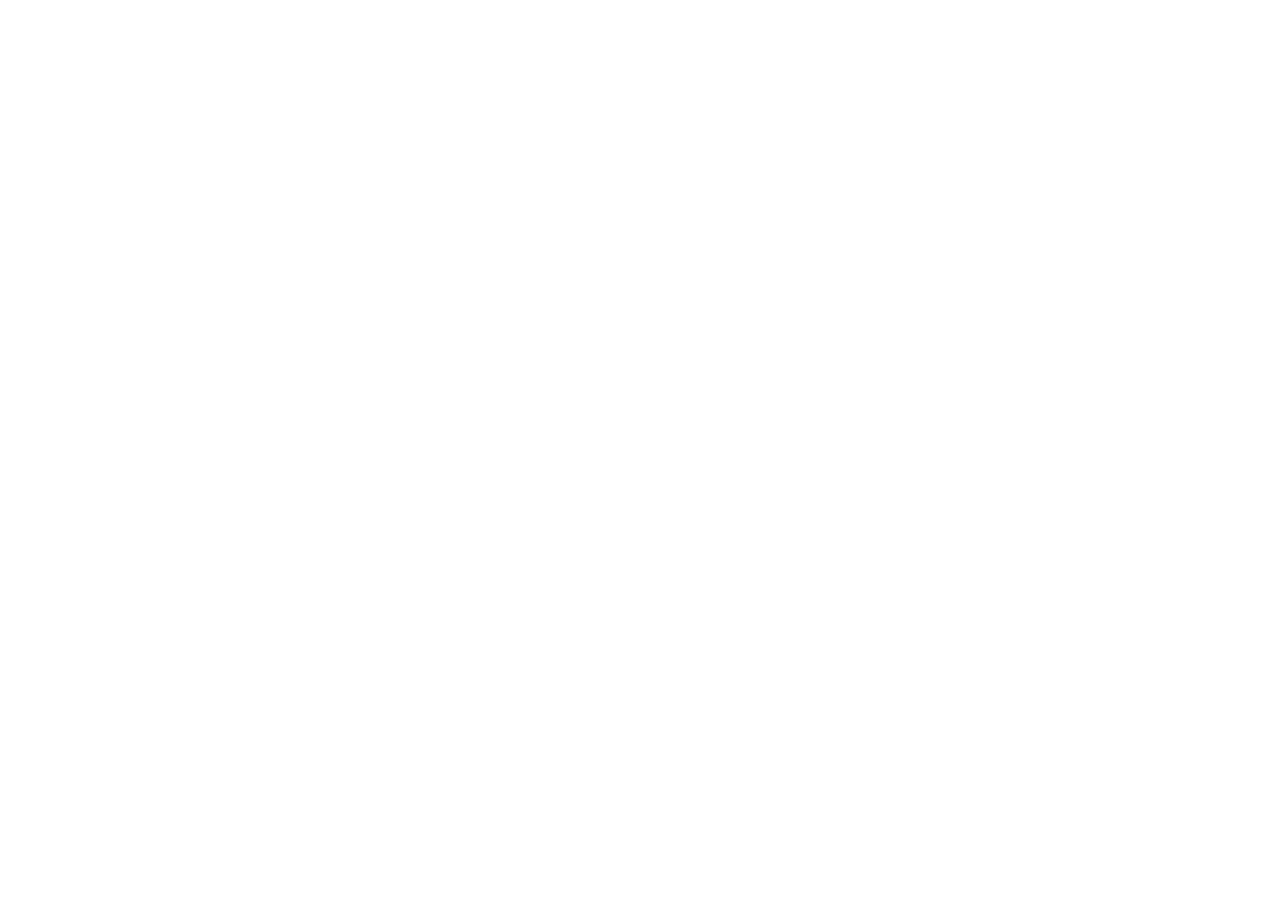
==== index.html @ 6ad9ed86 "完成注册登录" ====
<!DOCTYPE html>
<html lang="en">
<head>
    <meta charset="UTF-8">
    <meta http-equiv="X-UA-Compatible" content="IE=edge">
    <meta name="viewport" content="width=device-width, initial-scale=1.0">
    <title>后台首页</title>
</head>
<body>
    
</body>
</html>
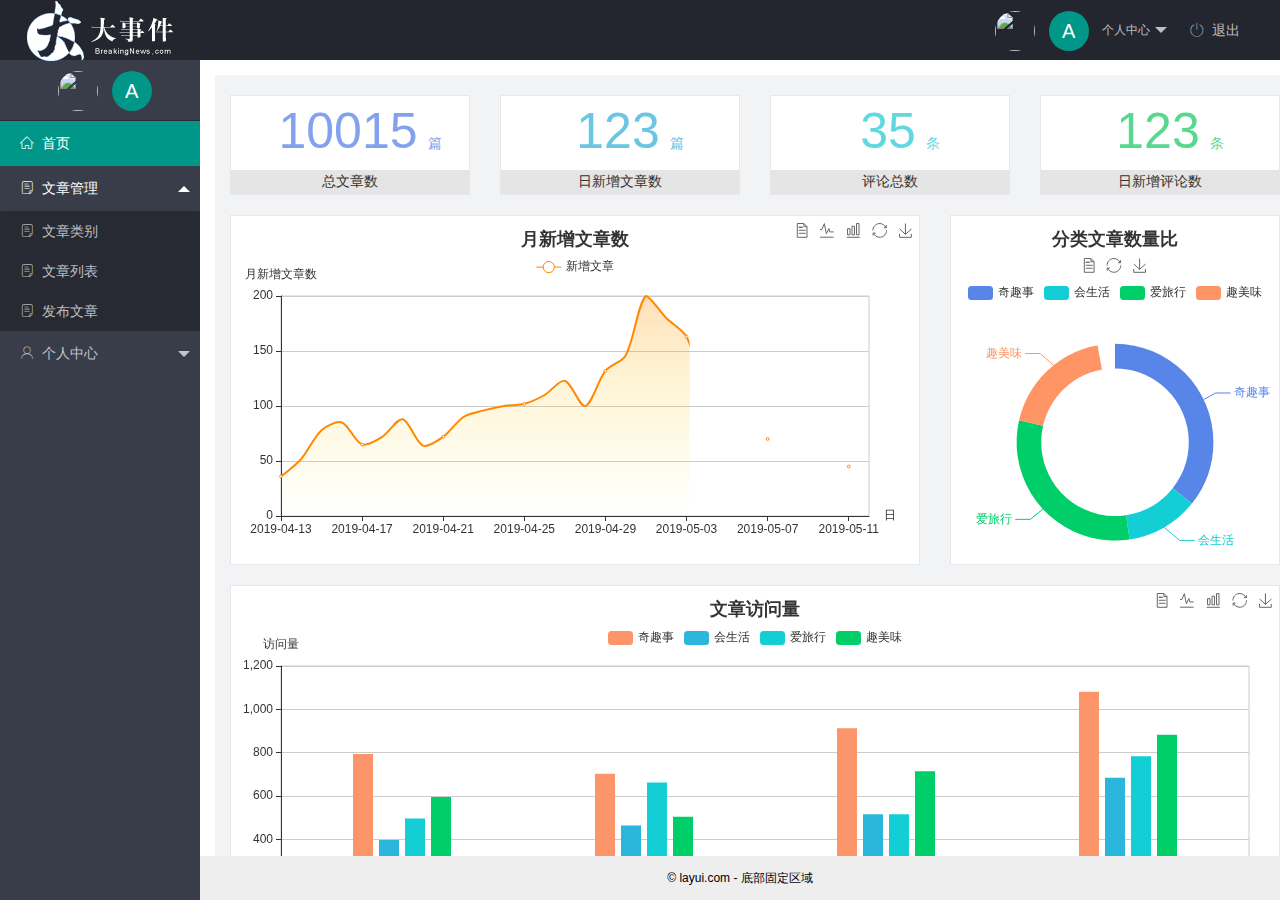
==== commit 1f725ac7: "index" ====
--- a/index.html
+++ b/index.html
@@ -1,12 +1,122 @@
 <!DOCTYPE html>
 <html lang="en">
-<head>
-    <meta charset="UTF-8">
-    <meta http-equiv="X-UA-Compatible" content="IE=edge">
-    <meta name="viewport" content="width=device-width, initial-scale=1.0">
-    <title>后台首页</title>
-</head>
-<body>
-    
-</body>
-</html>+  <head>
+    <meta charset="UTF-8" />
+    <meta name="viewport" content="width=device-width, initial-scale=1.0" />
+    <title>首页</title>
+    <!-- 导入 layui 的样式表 -->
+    <link rel="stylesheet" href="/assets/fonts/iconfont.css" />
+    <link rel="stylesheet" href="/assets/lib/layui/css/layui.css" />
+    <link rel="stylesheet" href="/assets/css/index.css" />
+  </head>
+  <body class="layui-layout-body">
+    <div class="layui-layout layui-layout-admin">
+      <div class="layui-header">
+        <div class="layui-logo">
+          <img src="/assets/images/logo.png" alt="" />
+        </div>
+        <!-- 头部区域（可配合layui已有的水平导航） -->
+        <ul class="layui-nav layui-layout-right">
+          <li class="layui-nav-item">
+            <a href="javascript:;" class="userinfo">
+              <img src="http://t.cn/RCzsdCq" class="layui-nav-img" />
+              <span class="text-avatar">A</span>
+              个人中心
+            </a>
+            <dl class="layui-nav-child">
+              <dd><a href="">基本资料</a></dd>
+              <dd><a href="">更换头像</a></dd>
+              <dd><a href="">重置密码</a></dd>
+            </dl>
+          </li>
+          <li class="layui-nav-item" id="btnLogout">
+            <a href="javacript:;"><span class="iconfont icon-tuichu"></span>退出</a>
+          </li>
+        </ul>
+      </div>
+
+      <div class="layui-side layui-bg-black">
+        <div class="layui-side-scroll">
+          <!-- 左侧导航区域（可配合layui已有的垂直导航） -->
+          <div class="userinfo">
+            <img src="http://t.cn/RCzsdCq" class="layui-nav-img" />
+            <span class="text-avatar">A</span>
+            <span id="welcome"></span>
+          </div>
+          <ul
+            class="layui-nav layui-nav-tree"
+            lay-filter="test"
+            lay-shrink="all"
+          >
+            <li class="layui-nav-item layui-this">
+              <a href="/home/dashboard.html" target="fm"
+                ><span class="iconfont icon-home"></span>首页</a
+              >
+            </li>
+            <li class="layui-nav-item layui-nav-itemed">
+              <a class="" href="javascript:;"
+                ><span class="iconfont icon-16"></span>文章管理</a
+              >
+              <dl class="layui-nav-child">
+                <dd>
+                  <a href="javascript:;"
+                    ><span class="iconfont icon-16"></span>文章类别</a
+                  >
+                </dd>
+                <dd>
+                  <a href="javascript:;"
+                    ><span class="iconfont icon-16"></span>文章列表</a
+                  >
+                </dd>
+                <dd>
+                  <a href="javascript:;"
+                    ><span class="iconfont icon-16"></span>发布文章</a
+                  >
+                </dd>
+              </dl>
+            </li>
+            <li class="layui-nav-item">
+              <a href="javascript:;"
+                ><span class="iconfont icon-user"></span>个人中心</a
+              >
+              <dl class="layui-nav-child">
+                <dd>
+                  <a href="javascript:;"
+                    ><span class="iconfont icon-user"></span>基本资料</a
+                  >
+                </dd>
+                <dd>
+                  <a href="javascript:;"
+                    ><span class="iconfont icon-user"></span>更换头像</a
+                  >
+                </dd>
+                <dd>
+                  <a href=""
+                    ><span class="iconfont icon-user"></span>重置密码</a
+                  >
+                </dd>
+              </dl>
+            </li>
+          </ul>
+        </div>
+      </div>
+
+      <div class="layui-body">
+        <!-- 内容主体区域 -->
+        <div style="padding: 15px; width: 100%; height: 100%">
+          <iframe name="fm" src="/home/dashboard.html" frameborder="0"></iframe>
+        </div>
+      </div>
+
+      <div class="layui-footer">
+        <!-- 底部固定区域 -->
+        © layui.com - 底部固定区域
+      </div>
+    </div>
+    <!-- 导入 layui 的JS文件 -->
+    <script src="/assets/lib/jquery.js"></script>
+    <script src="/assets/lib/layui/layui.all.js"></script>
+    <script src="/assets/js/basAPI.js"></script>
+    <script src="/assets/js/index.js"></script>
+  </body>
+</html>
--- a/assets/fonts/iconfont.css
+++ b/assets/fonts/iconfont.css
@@ -0,0 +1,37 @@
+@font-face {font-family: "iconfont";
+  src: url('iconfont.eot?t=1576139966484'); /* IE9 */
+  src: url('iconfont.eot?t=1576139966484#iefix') format('embedded-opentype'), /* IE6-IE8 */
+  url('[data-uri]') format('woff2'),
+  url('iconfont.woff?t=1576139966484') format('woff'),
+  url('iconfont.ttf?t=1576139966484') format('truetype'), /* chrome, firefox, opera, Safari, Android, iOS 4.2+ */
+  url('iconfont.svg?t=1576139966484#iconfont') format('svg'); /* iOS 4.1- */
+}
+
+.iconfont {
+  font-family: "iconfont" !important;
+  font-size: 16px;
+  font-style: normal;
+  -webkit-font-smoothing: antialiased;
+  -moz-osx-font-smoothing: grayscale;
+}
+
+.icon-home:before {
+  content: "\e6a9";
+}
+
+.icon-user:before {
+  content: "\e614";
+}
+
+.icon-pinglun:before {
+  content: "\e616";
+}
+
+.icon-tuichu:before {
+  content: "\e865";
+}
+
+.icon-16:before {
+  content: "\e615";
+}
+
--- a/assets/lib/layui/css/layui.css
+++ b/assets/lib/layui/css/layui.css
@@ -0,0 +1,2 @@
+/** layui-v2.5.5 MIT License By https://www.layui.com */
+ .layui-inline,img{display:inline-block;vertical-align:middle}h1,h2,h3,h4,h5,h6{font-weight:400}.layui-edge,.layui-header,.layui-inline,.layui-main{position:relative}.layui-body,.layui-edge,.layui-elip{overflow:hidden}.layui-btn,.layui-edge,.layui-inline,img{vertical-align:middle}.layui-btn,.layui-disabled,.layui-icon,.layui-unselect{-moz-user-select:none;-webkit-user-select:none;-ms-user-select:none}.layui-elip,.layui-form-checkbox span,.layui-form-pane .layui-form-label{text-overflow:ellipsis;white-space:nowrap}.layui-breadcrumb,.layui-tree-btnGroup{visibility:hidden}blockquote,body,button,dd,div,dl,dt,form,h1,h2,h3,h4,h5,h6,input,li,ol,p,pre,td,textarea,th,ul{margin:0;padding:0;-webkit-tap-highlight-color:rgba(0,0,0,0)}a:active,a:hover{outline:0}img{border:none}li{list-style:none}table{border-collapse:collapse;border-spacing:0}h4,h5,h6{font-size:100%}button,input,optgroup,option,select,textarea{font-family:inherit;font-size:inherit;font-style:inherit;font-weight:inherit;outline:0}pre{white-space:pre-wrap;white-space:-moz-pre-wrap;white-space:-pre-wrap;white-space:-o-pre-wrap;word-wrap:break-word}body{line-height:24px;font:14px Helvetica Neue,Helvetica,PingFang SC,Tahoma,Arial,sans-serif}hr{height:1px;margin:10px 0;border:0;clear:both}a{color:#333;text-decoration:none}a:hover{color:#777}a cite{font-style:normal;*cursor:pointer}.layui-border-box,.layui-border-box *{box-sizing:border-box}.layui-box,.layui-box *{box-sizing:content-box}.layui-clear{clear:both;*zoom:1}.layui-clear:after{content:'\20';clear:both;*zoom:1;display:block;height:0}.layui-inline{*display:inline;*zoom:1}.layui-edge{display:inline-block;width:0;height:0;border-width:6px;border-style:dashed;border-color:transparent}.layui-edge-top{top:-4px;border-bottom-color:#999;border-bottom-style:solid}.layui-edge-right{border-left-color:#999;border-left-style:solid}.layui-edge-bottom{top:2px;border-top-color:#999;border-top-style:solid}.layui-edge-left{border-right-color:#999;border-right-style:solid}.layui-disabled,.layui-disabled:hover{color:#d2d2d2!important;cursor:not-allowed!important}.layui-circle{border-radius:100%}.layui-show{display:block!important}.layui-hide{display:none!important}@font-face{font-family:layui-icon;src:url(../font/iconfont.eot?v=250);src:url(../font/iconfont.eot?v=250#iefix) format('embedded-opentype'),url(../font/iconfont.woff2?v=250) format('woff2'),url(../font/iconfont.woff?v=250) format('woff'),url(../font/iconfont.ttf?v=250) format('truetype'),url(../font/iconfont.svg?v=250#layui-icon) format('svg')}.layui-icon{font-family:layui-icon!important;font-size:16px;font-style:normal;-webkit-font-smoothing:antialiased;-moz-osx-font-smoothing:grayscale}.layui-icon-reply-fill:before{content:"\e611"}.layui-icon-set-fill:before{content:"\e614"}.layui-icon-menu-fill:before{content:"\e60f"}.layui-icon-search:before{content:"\e615"}.layui-icon-share:before{content:"\e641"}.layui-icon-set-sm:before{content:"\e620"}.layui-icon-engine:before{content:"\e628"}.layui-icon-close:before{content:"\1006"}.layui-icon-close-fill:before{content:"\1007"}.layui-icon-chart-screen:before{content:"\e629"}.layui-icon-star:before{content:"\e600"}.layui-icon-circle-dot:before{content:"\e617"}.layui-icon-chat:before{content:"\e606"}.layui-icon-release:before{content:"\e609"}.layui-icon-list:before{content:"\e60a"}.layui-icon-chart:before{content:"\e62c"}.layui-icon-ok-circle:before{content:"\1005"}.layui-icon-layim-theme:before{content:"\e61b"}.layui-icon-table:before{content:"\e62d"}.layui-icon-right:before{content:"\e602"}.layui-icon-left:before{content:"\e603"}.layui-icon-cart-simple:before{content:"\e698"}.layui-icon-face-cry:before{content:"\e69c"}.layui-icon-face-smile:before{content:"\e6af"}.layui-icon-survey:before{content:"\e6b2"}.layui-icon-tree:before{content:"\e62e"}.layui-icon-upload-circle:before{content:"\e62f"}.layui-icon-add-circle:before{content:"\e61f"}.layui-icon-download-circle:before{content:"\e601"}.layui-icon-templeate-1:before{content:"\e630"}.layui-icon-util:before{content:"\e631"}.layui-icon-face-surprised:before{content:"\e664"}.layui-icon-edit:before{content:"\e642"}.layui-icon-speaker:before{content:"\e645"}.layui-icon-down:before{content:"\e61a"}.layui-icon-file:before{content:"\e621"}.layui-icon-layouts:before{content:"\e632"}.layui-icon-rate-half:before{content:"\e6c9"}.layui-icon-add-circle-fine:before{content:"\e608"}.layui-icon-prev-circle:before{content:"\e633"}.layui-icon-read:before{content:"\e705"}.layui-icon-404:before{content:"\e61c"}.layui-icon-carousel:before{content:"\e634"}.layui-icon-help:before{content:"\e607"}.layui-icon-code-circle:before{content:"\e635"}.layui-icon-water:before{content:"\e636"}.layui-icon-username:before{content:"\e66f"}.layui-icon-find-fill:before{content:"\e670"}.layui-icon-about:before{content:"\e60b"}.layui-icon-location:before{content:"\e715"}.layui-icon-up:before{content:"\e619"}.layui-icon-pause:before{content:"\e651"}.layui-icon-date:before{content:"\e637"}.layui-icon-layim-uploadfile:before{content:"\e61d"}.layui-icon-delete:before{content:"\e640"}.layui-icon-play:before{content:"\e652"}.layui-icon-top:before{content:"\e604"}.layui-icon-friends:before{content:"\e612"}.layui-icon-refresh-3:before{content:"\e9aa"}.layui-icon-ok:before{content:"\e605"}.layui-icon-layer:before{content:"\e638"}.layui-icon-face-smile-fine:before{content:"\e60c"}.layui-icon-dollar:before{content:"\e659"}.layui-icon-group:before{content:"\e613"}.layui-icon-layim-download:before{content:"\e61e"}.layui-icon-picture-fine:before{content:"\e60d"}.layui-icon-link:before{content:"\e64c"}.layui-icon-diamond:before{content:"\e735"}.layui-icon-log:before{content:"\e60e"}.layui-icon-rate-solid:before{content:"\e67a"}.layui-icon-fonts-del:before{content:"\e64f"}.layui-icon-unlink:before{content:"\e64d"}.layui-icon-fonts-clear:before{content:"\e639"}.layui-icon-triangle-r:before{content:"\e623"}.layui-icon-circle:before{content:"\e63f"}.layui-icon-radio:before{content:"\e643"}.layui-icon-align-center:before{content:"\e647"}.layui-icon-align-right:before{content:"\e648"}.layui-icon-align-left:before{content:"\e649"}.layui-icon-loading-1:before{content:"\e63e"}.layui-icon-return:before{content:"\e65c"}.layui-icon-fonts-strong:before{content:"\e62b"}.layui-icon-upload:before{content:"\e67c"}.layui-icon-dialogue:before{content:"\e63a"}.layui-icon-video:before{content:"\e6ed"}.layui-icon-headset:before{content:"\e6fc"}.layui-icon-cellphone-fine:before{content:"\e63b"}.layui-icon-add-1:before{content:"\e654"}.layui-icon-face-smile-b:before{content:"\e650"}.layui-icon-fonts-html:before{content:"\e64b"}.layui-icon-form:before{content:"\e63c"}.layui-icon-cart:before{content:"\e657"}.layui-icon-camera-fill:before{content:"\e65d"}.layui-icon-tabs:before{content:"\e62a"}.layui-icon-fonts-code:before{content:"\e64e"}.layui-icon-fire:before{content:"\e756"}.layui-icon-set:before{content:"\e716"}.layui-icon-fonts-u:before{content:"\e646"}.layui-icon-triangle-d:before{content:"\e625"}.layui-icon-tips:before{content:"\e702"}.layui-icon-picture:before{content:"\e64a"}.layui-icon-more-vertical:before{content:"\e671"}.layui-icon-flag:before{content:"\e66c"}.layui-icon-loading:before{content:"\e63d"}.layui-icon-fonts-i:before{content:"\e644"}.layui-icon-refresh-1:before{content:"\e666"}.layui-icon-rmb:before{content:"\e65e"}.layui-icon-home:before{content:"\e68e"}.layui-icon-user:before{content:"\e770"}.layui-icon-notice:before{content:"\e667"}.layui-icon-login-weibo:before{content:"\e675"}.layui-icon-voice:before{content:"\e688"}.layui-icon-upload-drag:before{content:"\e681"}.layui-icon-login-qq:before{content:"\e676"}.layui-icon-snowflake:before{content:"\e6b1"}.layui-icon-file-b:before{content:"\e655"}.layui-icon-template:before{content:"\e663"}.layui-icon-auz:before{content:"\e672"}.layui-icon-console:before{content:"\e665"}.layui-icon-app:before{content:"\e653"}.layui-icon-prev:before{content:"\e65a"}.layui-icon-website:before{content:"\e7ae"}.layui-icon-next:before{content:"\e65b"}.layui-icon-component:before{content:"\e857"}.layui-icon-more:before{content:"\e65f"}.layui-icon-login-wechat:before{content:"\e677"}.layui-icon-shrink-right:before{content:"\e668"}.layui-icon-spread-left:before{content:"\e66b"}.layui-icon-camera:before{content:"\e660"}.layui-icon-note:before{content:"\e66e"}.layui-icon-refresh:before{content:"\e669"}.layui-icon-female:before{content:"\e661"}.layui-icon-male:before{content:"\e662"}.layui-icon-password:before{content:"\e673"}.layui-icon-senior:before{content:"\e674"}.layui-icon-theme:before{content:"\e66a"}.layui-icon-tread:before{content:"\e6c5"}.layui-icon-praise:before{content:"\e6c6"}.layui-icon-star-fill:before{content:"\e658"}.layui-icon-rate:before{content:"\e67b"}.layui-icon-template-1:before{content:"\e656"}.layui-icon-vercode:before{content:"\e679"}.layui-icon-cellphone:before{content:"\e678"}.layui-icon-screen-full:before{content:"\e622"}.layui-icon-screen-restore:before{content:"\e758"}.layui-icon-cols:before{content:"\e610"}.layui-icon-export:before{content:"\e67d"}.layui-icon-print:before{content:"\e66d"}.layui-icon-slider:before{content:"\e714"}.layui-icon-addition:before{content:"\e624"}.layui-icon-subtraction:before{content:"\e67e"}.layui-icon-service:before{content:"\e626"}.layui-icon-transfer:before{content:"\e691"}.layui-main{width:1140px;margin:0 auto}.layui-header{z-index:1000;height:60px}.layui-header a:hover{transition:all .5s;-webkit-transition:all .5s}.layui-side{position:fixed;left:0;top:0;bottom:0;z-index:999;width:200px;overflow-x:hidden}.layui-side-scroll{position:relative;width:220px;height:100%;overflow-x:hidden}.layui-body{position:absolute;left:200px;right:0;top:0;bottom:0;z-index:998;width:auto;overflow-y:auto;box-sizing:border-box}.layui-layout-body{overflow:hidden}.layui-layout-admin .layui-header{background-color:#23262E}.layui-layout-admin .layui-side{top:60px;width:200px;overflow-x:hidden}.layui-layout-admin .layui-body{position:fixed;top:60px;bottom:44px}.layui-layout-admin .layui-main{width:auto;margin:0 15px}.layui-layout-admin .layui-footer{position:fixed;left:200px;right:0;bottom:0;height:44px;line-height:44px;padding:0 15px;background-color:#eee}.layui-layout-admin .layui-logo{position:absolute;left:0;top:0;width:200px;height:100%;line-height:60px;text-align:center;color:#009688;font-size:16px}.layui-layout-admin .layui-header .layui-nav{background:0 0}.layui-layout-left{position:absolute!important;left:200px;top:0}.layui-layout-right{position:absolute!important;right:0;top:0}.layui-container{position:relative;margin:0 auto;padding:0 15px;box-sizing:border-box}.layui-fluid{position:relative;margin:0 auto;padding:0 15px}.layui-row:after,.layui-row:before{content:'';display:block;clear:both}.layui-col-lg1,.layui-col-lg10,.layui-col-lg11,.layui-col-lg12,.layui-col-lg2,.layui-col-lg3,.layui-col-lg4,.layui-col-lg5,.layui-col-lg6,.layui-col-lg7,.layui-col-lg8,.layui-col-lg9,.layui-col-md1,.layui-col-md10,.layui-col-md11,.layui-col-md12,.layui-col-md2,.layui-col-md3,.layui-col-md4,.layui-col-md5,.layui-col-md6,.layui-col-md7,.layui-col-md8,.layui-col-md9,.layui-col-sm1,.layui-col-sm10,.layui-col-sm11,.layui-col-sm12,.layui-col-sm2,.layui-col-sm3,.layui-col-sm4,.layui-col-sm5,.layui-col-sm6,.layui-col-sm7,.layui-col-sm8,.layui-col-sm9,.layui-col-xs1,.layui-col-xs10,.layui-col-xs11,.layui-col-xs12,.layui-col-xs2,.layui-col-xs3,.layui-col-xs4,.layui-col-xs5,.layui-col-xs6,.layui-col-xs7,.layui-col-xs8,.layui-col-xs9{position:relative;display:block;box-sizing:border-box}.layui-col-xs1,.layui-col-xs10,.layui-col-xs11,.layui-col-xs12,.layui-col-xs2,.layui-col-xs3,.layui-col-xs4,.layui-col-xs5,.layui-col-xs6,.layui-col-xs7,.layui-col-xs8,.layui-col-xs9{float:left}.layui-col-xs1{width:8.33333333%}.layui-col-xs2{width:16.66666667%}.layui-col-xs3{width:25%}.layui-col-xs4{width:33.33333333%}.layui-col-xs5{width:41.66666667%}.layui-col-xs6{width:50%}.layui-col-xs7{width:58.33333333%}.layui-col-xs8{width:66.66666667%}.layui-col-xs9{width:75%}.layui-col-xs10{width:83.33333333%}.layui-col-xs11{width:91.66666667%}.layui-col-xs12{width:100%}.layui-col-xs-offset1{margin-left:8.33333333%}.layui-col-xs-offset2{margin-left:16.66666667%}.layui-col-xs-offset3{margin-left:25%}.layui-col-xs-offset4{margin-left:33.33333333%}.layui-col-xs-offset5{margin-left:41.66666667%}.layui-col-xs-offset6{margin-left:50%}.layui-col-xs-offset7{margin-left:58.33333333%}.layui-col-xs-offset8{margin-left:66.66666667%}.layui-col-xs-offset9{margin-left:75%}.layui-col-xs-offset10{margin-left:83.33333333%}.layui-col-xs-offset11{margin-left:91.66666667%}.layui-col-xs-offset12{margin-left:100%}@media screen and (max-width:768px){.layui-hide-xs{display:none!important}.layui-show-xs-block{display:block!important}.layui-show-xs-inline{display:inline!important}.layui-show-xs-inline-block{display:inline-block!important}}@media screen and (min-width:768px){.layui-container{width:750px}.layui-hide-sm{display:none!important}.layui-show-sm-block{display:block!important}.layui-show-sm-inline{display:inline!important}.layui-show-sm-inline-block{display:inline-block!important}.layui-col-sm1,.layui-col-sm10,.layui-col-sm11,.layui-col-sm12,.layui-col-sm2,.layui-col-sm3,.layui-col-sm4,.layui-col-sm5,.layui-col-sm6,.layui-col-sm7,.layui-col-sm8,.layui-col-sm9{float:left}.layui-col-sm1{width:8.33333333%}.layui-col-sm2{width:16.66666667%}.layui-col-sm3{width:25%}.layui-col-sm4{width:33.33333333%}.layui-col-sm5{width:41.66666667%}.layui-col-sm6{width:50%}.layui-col-sm7{width:58.33333333%}.layui-col-sm8{width:66.66666667%}.layui-col-sm9{width:75%}.layui-col-sm10{width:83.33333333%}.layui-col-sm11{width:91.66666667%}.layui-col-sm12{width:100%}.layui-col-sm-offset1{margin-left:8.33333333%}.layui-col-sm-offset2{margin-left:16.66666667%}.layui-col-sm-offset3{margin-left:25%}.layui-col-sm-offset4{margin-left:33.33333333%}.layui-col-sm-offset5{margin-left:41.66666667%}.layui-col-sm-offset6{margin-left:50%}.layui-col-sm-offset7{margin-left:58.33333333%}.layui-col-sm-offset8{margin-left:66.66666667%}.layui-col-sm-offset9{margin-left:75%}.layui-col-sm-offset10{margin-left:83.33333333%}.layui-col-sm-offset11{margin-left:91.66666667%}.layui-col-sm-offset12{margin-left:100%}}@media screen and (min-width:992px){.layui-container{width:970px}.layui-hide-md{display:none!important}.layui-show-md-block{display:block!important}.layui-show-md-inline{display:inline!important}.layui-show-md-inline-block{display:inline-block!important}.layui-col-md1,.layui-col-md10,.layui-col-md11,.layui-col-md12,.layui-col-md2,.layui-col-md3,.layui-col-md4,.layui-col-md5,.layui-col-md6,.layui-col-md7,.layui-col-md8,.layui-col-md9{float:left}.layui-col-md1{width:8.33333333%}.layui-col-md2{width:16.66666667%}.layui-col-md3{width:25%}.layui-col-md4{width:33.33333333%}.layui-col-md5{width:41.66666667%}.layui-col-md6{width:50%}.layui-col-md7{width:58.33333333%}.layui-col-md8{width:66.66666667%}.layui-col-md9{width:75%}.layui-col-md10{width:83.33333333%}.layui-col-md11{width:91.66666667%}.layui-col-md12{width:100%}.layui-col-md-offset1{margin-left:8.33333333%}.layui-col-md-offset2{margin-left:16.66666667%}.layui-col-md-offset3{margin-left:25%}.layui-col-md-offset4{margin-left:33.33333333%}.layui-col-md-offset5{margin-left:41.66666667%}.layui-col-md-offset6{margin-left:50%}.layui-col-md-offset7{margin-left:58.33333333%}.layui-col-md-offset8{margin-left:66.66666667%}.layui-col-md-offset9{margin-left:75%}.layui-col-md-offset10{margin-left:83.33333333%}.layui-col-md-offset11{margin-left:91.66666667%}.layui-col-md-offset12{margin-left:100%}}@media screen and (min-width:1200px){.layui-container{width:1170px}.layui-hide-lg{display:none!important}.layui-show-lg-block{display:block!important}.layui-show-lg-inline{display:inline!important}.layui-show-lg-inline-block{display:inline-block!important}.layui-col-lg1,.layui-col-lg10,.layui-col-lg11,.layui-col-lg12,.layui-col-lg2,.layui-col-lg3,.layui-col-lg4,.layui-col-lg5,.layui-col-lg6,.layui-col-lg7,.layui-col-lg8,.layui-col-lg9{float:left}.layui-col-lg1{width:8.33333333%}.layui-col-lg2{width:16.66666667%}.layui-col-lg3{width:25%}.layui-col-lg4{width:33.33333333%}.layui-col-lg5{width:41.66666667%}.layui-col-lg6{width:50%}.layui-col-lg7{width:58.33333333%}.layui-col-lg8{width:66.66666667%}.layui-col-lg9{width:75%}.layui-col-lg10{width:83.33333333%}.layui-col-lg11{width:91.66666667%}.layui-col-lg12{width:100%}.layui-col-lg-offset1{margin-left:8.33333333%}.layui-col-lg-offset2{margin-left:16.66666667%}.layui-col-lg-offset3{margin-left:25%}.layui-col-lg-offset4{margin-left:33.33333333%}.layui-col-lg-offset5{margin-left:41.66666667%}.layui-col-lg-offset6{margin-left:50%}.layui-col-lg-offset7{margin-left:58.33333333%}.layui-col-lg-offset8{margin-left:66.66666667%}.layui-col-lg-offset9{margin-left:75%}.layui-col-lg-offset10{margin-left:83.33333333%}.layui-col-lg-offset11{margin-left:91.66666667%}.layui-col-lg-offset12{margin-left:100%}}.layui-col-space1{margin:-.5px}.layui-col-space1>*{padding:.5px}.layui-col-space3{margin:-1.5px}.layui-col-space3>*{padding:1.5px}.layui-col-space5{margin:-2.5px}.layui-col-space5>*{padding:2.5px}.layui-col-space8{margin:-3.5px}.layui-col-space8>*{padding:3.5px}.layui-col-space10{margin:-5px}.layui-col-space10>*{padding:5px}.layui-col-space12{margin:-6px}.layui-col-space12>*{padding:6px}.layui-col-space15{margin:-7.5px}.layui-col-space15>*{padding:7.5px}.layui-col-space18{margin:-9px}.layui-col-space18>*{padding:9px}.layui-col-space20{margin:-10px}.layui-col-space20>*{padding:10px}.layui-col-space22{margin:-11px}.layui-col-space22>*{padding:11px}.layui-col-space25{margin:-12.5px}.layui-col-space25>*{padding:12.5px}.layui-col-space30{margin:-15px}.layui-col-space30>*{padding:15px}.layui-btn,.layui-input,.layui-select,.layui-textarea,.layui-upload-button{outline:0;-webkit-appearance:none;transition:all .3s;-webkit-transition:all .3s;box-sizing:border-box}.layui-elem-quote{margin-bottom:10px;padding:15px;line-height:22px;border-left:5px solid #009688;border-radius:0 2px 2px 0;background-color:#f2f2f2}.layui-quote-nm{border-style:solid;border-width:1px 1px 1px 5px;background:0 0}.layui-elem-field{margin-bottom:10px;padding:0;border-width:1px;border-style:solid}.layui-elem-field legend{margin-left:20px;padding:0 10px;font-size:20px;font-weight:300}.layui-field-title{margin:10px 0 20px;border-width:1px 0 0}.layui-field-box{padding:10px 15px}.layui-field-title .layui-field-box{padding:10px 0}.layui-progress{position:relative;height:6px;border-radius:20px;background-color:#e2e2e2}.layui-progress-bar{position:absolute;left:0;top:0;width:0;max-width:100%;height:6px;border-radius:20px;text-align:right;background-color:#5FB878;transition:all .3s;-webkit-transition:all .3s}.layui-progress-big,.layui-progress-big .layui-progress-bar{height:18px;line-height:18px}.layui-progress-text{position:relative;top:-20px;line-height:18px;font-size:12px;color:#666}.layui-progress-big .layui-progress-text{position:static;padding:0 10px;color:#fff}.layui-collapse{border-width:1px;border-style:solid;border-radius:2px}.layui-colla-content,.layui-colla-item{border-top-width:1px;border-top-style:solid}.layui-colla-item:first-child{border-top:none}.layui-colla-title{position:relative;height:42px;line-height:42px;padding:0 15px 0 35px;color:#333;background-color:#f2f2f2;cursor:pointer;font-size:14px;overflow:hidden}.layui-colla-content{display:none;padding:10px 15px;line-height:22px;color:#666}.layui-colla-icon{position:absolute;left:15px;top:0;font-size:14px}.layui-card{margin-bottom:15px;border-radius:2px;background-color:#fff;box-shadow:0 1px 2px 0 rgba(0,0,0,.05)}.layui-card:last-child{margin-bottom:0}.layui-card-header{position:relative;height:42px;line-height:42px;padding:0 15px;border-bottom:1px solid #f6f6f6;color:#333;border-radius:2px 2px 0 0;font-size:14px}.layui-bg-black,.layui-bg-blue,.layui-bg-cyan,.layui-bg-green,.layui-bg-orange,.layui-bg-red{color:#fff!important}.layui-card-body{position:relative;padding:10px 15px;line-height:24px}.layui-card-body[pad15]{padding:15px}.layui-card-body[pad20]{padding:20px}.layui-card-body .layui-table{margin:5px 0}.layui-card .layui-tab{margin:0}.layui-panel-window{position:relative;padding:15px;border-radius:0;border-top:5px solid #E6E6E6;background-color:#fff}.layui-auxiliar-moving{position:fixed;left:0;right:0;top:0;bottom:0;width:100%;height:100%;background:0 0;z-index:9999999999}.layui-form-label,.layui-form-mid,.layui-form-select,.layui-input-block,.layui-input-inline,.layui-textarea{position:relative}.layui-bg-red{background-color:#FF5722!important}.layui-bg-orange{background-color:#FFB800!important}.layui-bg-green{background-color:#009688!important}.layui-bg-cyan{background-color:#2F4056!important}.layui-bg-blue{background-color:#1E9FFF!important}.layui-bg-black{background-color:#393D49!important}.layui-bg-gray{background-color:#eee!important;color:#666!important}.layui-badge-rim,.layui-colla-content,.layui-colla-item,.layui-collapse,.layui-elem-field,.layui-form-pane .layui-form-item[pane],.layui-form-pane .layui-form-label,.layui-input,.layui-layedit,.layui-layedit-tool,.layui-quote-nm,.layui-select,.layui-tab-bar,.layui-tab-card,.layui-tab-title,.layui-tab-title .layui-this:after,.layui-textarea{border-color:#e6e6e6}.layui-timeline-item:before,hr{background-color:#e6e6e6}.layui-text{line-height:22px;font-size:14px;color:#666}.layui-text h1,.layui-text h2,.layui-text h3{font-weight:500;color:#333}.layui-text h1{font-size:30px}.layui-text h2{font-size:24px}.layui-text h3{font-size:18px}.layui-text a:not(.layui-btn){color:#01AAED}.layui-text a:not(.layui-btn):hover{text-decoration:underline}.layui-text ul{padding:5px 0 5px 15px}.layui-text ul li{margin-top:5px;list-style-type:disc}.layui-text em,.layui-word-aux{color:#999!important;padding:0 5px!important}.layui-btn{display:inline-block;height:38px;line-height:38px;padding:0 18px;background-color:#009688;color:#fff;white-space:nowrap;text-align:center;font-size:14px;border:none;border-radius:2px;cursor:pointer}.layui-btn:hover{opacity:.8;filter:alpha(opacity=80);color:#fff}.layui-btn:active{opacity:1;filter:alpha(opacity=100)}.layui-btn+.layui-btn{margin-left:10px}.layui-btn-container{font-size:0}.layui-btn-container .layui-btn{margin-right:10px;margin-bottom:10px}.layui-btn-container .layui-btn+.layui-btn{margin-left:0}.layui-table .layui-btn-container .layui-btn{margin-bottom:9px}.layui-btn-radius{border-radius:100px}.layui-btn .layui-icon{margin-right:3px;font-size:18px;vertical-align:bottom;vertical-align:middle\9}.layui-btn-primary{border:1px solid #C9C9C9;background-color:#fff;color:#555}.layui-btn-primary:hover{border-color:#009688;color:#333}.layui-btn-normal{background-color:#1E9FFF}.layui-btn-warm{background-color:#FFB800}.layui-btn-danger{background-color:#FF5722}.layui-btn-checked{background-color:#5FB878}.layui-btn-disabled,.layui-btn-disabled:active,.layui-btn-disabled:hover{border:1px solid #e6e6e6;background-color:#FBFBFB;color:#C9C9C9;cursor:not-allowed;opacity:1}.layui-btn-lg{height:44px;line-height:44px;padding:0 25px;font-size:16px}.layui-btn-sm{height:30px;line-height:30px;padding:0 10px;font-size:12px}.layui-btn-sm i{font-size:16px!important}.layui-btn-xs{height:22px;line-height:22px;padding:0 5px;font-size:12px}.layui-btn-xs i{font-size:14px!important}.layui-btn-group{display:inline-block;vertical-align:middle;font-size:0}.layui-btn-group .layui-btn{margin-left:0!important;margin-right:0!important;border-left:1px solid rgba(255,255,255,.5);border-radius:0}.layui-btn-group .layui-btn-primary{border-left:none}.layui-btn-group .layui-btn-primary:hover{border-color:#C9C9C9;color:#009688}.layui-btn-group .layui-btn:first-child{border-left:none;border-radius:2px 0 0 2px}.layui-btn-group .layui-btn-primary:first-child{border-left:1px solid #c9c9c9}.layui-btn-group .layui-btn:last-child{border-radius:0 2px 2px 0}.layui-btn-group .layui-btn+.layui-btn{margin-left:0}.layui-btn-group+.layui-btn-group{margin-left:10px}.layui-btn-fluid{width:100%}.layui-input,.layui-select,.layui-textarea{height:38px;line-height:1.3;line-height:38px\9;border-width:1px;border-style:solid;background-color:#fff;border-radius:2px}.layui-input::-webkit-input-placeholder,.layui-select::-webkit-input-placeholder,.layui-textarea::-webkit-input-placeholder{line-height:1.3}.layui-input,.layui-textarea{display:block;width:100%;padding-left:10px}.layui-input:hover,.layui-textarea:hover{border-color:#D2D2D2!important}.layui-input:focus,.layui-textarea:focus{border-color:#C9C9C9!important}.layui-textarea{min-height:100px;height:auto;line-height:20px;padding:6px 10px;resize:vertical}.layui-select{padding:0 10px}.layui-form input[type=checkbox],.layui-form input[type=radio],.layui-form select{display:none}.layui-form [lay-ignore]{display:initial}.layui-form-item{margin-bottom:15px;clear:both;*zoom:1}.layui-form-item:after{content:'\20';clear:both;*zoom:1;display:block;height:0}.layui-form-label{float:left;display:block;padding:9px 15px;width:80px;font-weight:400;line-height:20px;text-align:right}.layui-form-label-col{display:block;float:none;padding:9px 0;line-height:20px;text-align:left}.layui-form-item .layui-inline{margin-bottom:5px;margin-right:10px}.layui-input-block{margin-left:110px;min-height:36px}.layui-input-inline{display:inline-block;vertical-align:middle}.layui-form-item .layui-input-inline{float:left;width:190px;margin-right:10px}.layui-form-text .layui-input-inline{width:auto}.layui-form-mid{float:left;display:block;padding:9px 0!important;line-height:20px;margin-right:10px}.layui-form-danger+.layui-form-select .layui-input,.layui-form-danger:focus{border-color:#FF5722!important}.layui-form-select .layui-input{padding-right:30px;cursor:pointer}.layui-form-select .layui-edge{position:absolute;right:10px;top:50%;margin-top:-3px;cursor:pointer;border-width:6px;border-top-color:#c2c2c2;border-top-style:solid;transition:all .3s;-webkit-transition:all .3s}.layui-form-select dl{display:none;position:absolute;left:0;top:42px;padding:5px 0;z-index:899;min-width:100%;border:1px solid #d2d2d2;max-height:300px;overflow-y:auto;background-color:#fff;border-radius:2px;box-shadow:0 2px 4px rgba(0,0,0,.12);box-sizing:border-box}.layui-form-select dl dd,.layui-form-select dl dt{padding:0 10px;line-height:36px;white-space:nowrap;overflow:hidden;text-overflow:ellipsis}.layui-form-select dl dt{font-size:12px;color:#999}.layui-form-select dl dd{cursor:pointer}.layui-form-select dl dd:hover{background-color:#f2f2f2;-webkit-transition:.5s all;transition:.5s all}.layui-form-select .layui-select-group dd{padding-left:20px}.layui-form-select dl dd.layui-select-tips{padding-left:10px!important;color:#999}.layui-form-select dl dd.layui-this{background-color:#5FB878;color:#fff}.layui-form-checkbox,.layui-form-select dl dd.layui-disabled{background-color:#fff}.layui-form-selected dl{display:block}.layui-form-checkbox,.layui-form-checkbox *,.layui-form-switch{display:inline-block;vertical-align:middle}.layui-form-selected .layui-edge{margin-top:-9px;-webkit-transform:rotate(180deg);transform:rotate(180deg);margin-top:-3px\9}:root .layui-form-selected .layui-edge{margin-top:-9px\0/IE9}.layui-form-selectup dl{top:auto;bottom:42px}.layui-select-none{margin:5px 0;text-align:center;color:#999}.layui-select-disabled .layui-disabled{border-color:#eee!important}.layui-select-disabled .layui-edge{border-top-color:#d2d2d2}.layui-form-checkbox{position:relative;height:30px;line-height:30px;margin-right:10px;padding-right:30px;cursor:pointer;font-size:0;-webkit-transition:.1s linear;transition:.1s linear;box-sizing:border-box}.layui-form-checkbox span{padding:0 10px;height:100%;font-size:14px;border-radius:2px 0 0 2px;background-color:#d2d2d2;color:#fff;overflow:hidden}.layui-form-checkbox:hover span{background-color:#c2c2c2}.layui-form-checkbox i{position:absolute;right:0;top:0;width:30px;height:28px;border:1px solid #d2d2d2;border-left:none;border-radius:0 2px 2px 0;color:#fff;font-size:20px;text-align:center}.layui-form-checkbox:hover i{border-color:#c2c2c2;color:#c2c2c2}.layui-form-checked,.layui-form-checked:hover{border-color:#5FB878}.layui-form-checked span,.layui-form-checked:hover span{background-color:#5FB878}.layui-form-checked i,.layui-form-checked:hover i{color:#5FB878}.layui-form-item .layui-form-checkbox{margin-top:4px}.layui-form-checkbox[lay-skin=primary]{height:auto!important;line-height:normal!important;min-width:18px;min-height:18px;border:none!important;margin-right:0;padding-left:28px;padding-right:0;background:0 0}.layui-form-checkbox[lay-skin=primary] span{padding-left:0;padding-right:15px;line-height:18px;background:0 0;color:#666}.layui-form-checkbox[lay-skin=primary] i{right:auto;left:0;width:16px;height:16px;line-height:16px;border:1px solid #d2d2d2;font-size:12px;border-radius:2px;background-color:#fff;-webkit-transition:.1s linear;transition:.1s linear}.layui-form-checkbox[lay-skin=primary]:hover i{border-color:#5FB878;color:#fff}.layui-form-checked[lay-skin=primary] i{border-color:#5FB878!important;background-color:#5FB878;color:#fff}.layui-checkbox-disbaled[lay-skin=primary] span{background:0 0!important;color:#c2c2c2}.layui-checkbox-disbaled[lay-skin=primary]:hover i{border-color:#d2d2d2}.layui-form-item .layui-form-checkbox[lay-skin=primary]{margin-top:10px}.layui-form-switch{position:relative;height:22px;line-height:22px;min-width:35px;padding:0 5px;margin-top:8px;border:1px solid #d2d2d2;border-radius:20px;cursor:pointer;background-color:#fff;-webkit-transition:.1s linear;transition:.1s linear}.layui-form-switch i{position:absolute;left:5px;top:3px;width:16px;height:16px;border-radius:20px;background-color:#d2d2d2;-webkit-transition:.1s linear;transition:.1s linear}.layui-form-switch em{position:relative;top:0;width:25px;margin-left:21px;padding:0!important;text-align:center!important;color:#999!important;font-style:normal!important;font-size:12px}.layui-form-onswitch{border-color:#5FB878;background-color:#5FB878}.layui-checkbox-disbaled,.layui-checkbox-disbaled i{border-color:#e2e2e2!important}.layui-form-onswitch i{left:100%;margin-left:-21px;background-color:#fff}.layui-form-onswitch em{margin-left:5px;margin-right:21px;color:#fff!important}.layui-checkbox-disbaled span{background-color:#e2e2e2!important}.layui-checkbox-disbaled:hover i{color:#fff!important}[lay-radio]{display:none}.layui-form-radio,.layui-form-radio *{display:inline-block;vertical-align:middle}.layui-form-radio{line-height:28px;margin:6px 10px 0 0;padding-right:10px;cursor:pointer;font-size:0}.layui-form-radio *{font-size:14px}.layui-form-radio>i{margin-right:8px;font-size:22px;color:#c2c2c2}.layui-form-radio>i:hover,.layui-form-radioed>i{color:#5FB878}.layui-radio-disbaled>i{color:#e2e2e2!important}.layui-form-pane .layui-form-label{width:110px;padding:8px 15px;height:38px;line-height:20px;border-width:1px;border-style:solid;border-radius:2px 0 0 2px;text-align:center;background-color:#FBFBFB;overflow:hidden;box-sizing:border-box}.layui-form-pane .layui-input-inline{margin-left:-1px}.layui-form-pane .layui-input-block{margin-left:110px;left:-1px}.layui-form-pane .layui-input{border-radius:0 2px 2px 0}.layui-form-pane .layui-form-text .layui-form-label{float:none;width:100%;border-radius:2px;box-sizing:border-box;text-align:left}.layui-form-pane .layui-form-text .layui-input-inline{display:block;margin:0;top:-1px;clear:both}.layui-form-pane .layui-form-text .layui-input-block{margin:0;left:0;top:-1px}.layui-form-pane .layui-form-text .layui-textarea{min-height:100px;border-radius:0 0 2px 2px}.layui-form-pane .layui-form-checkbox{margin:4px 0 4px 10px}.layui-form-pane .layui-form-radio,.layui-form-pane .layui-form-switch{margin-top:6px;margin-left:10px}.layui-form-pane .layui-form-item[pane]{position:relative;border-width:1px;border-style:solid}.layui-form-pane .layui-form-item[pane] .layui-form-label{position:absolute;left:0;top:0;height:100%;border-width:0 1px 0 0}.layui-form-pane .layui-form-item[pane] .layui-input-inline{margin-left:110px}@media screen and (max-width:450px){.layui-form-item .layui-form-label{text-overflow:ellipsis;overflow:hidden;white-space:nowrap}.layui-form-item .layui-inline{display:block;margin-right:0;margin-bottom:20px;clear:both}.layui-form-item .layui-inline:after{content:'\20';clear:both;display:block;height:0}.layui-form-item .layui-input-inline{display:block;float:none;left:-3px;width:auto;margin:0 0 10px 112px}.layui-form-item .layui-input-inline+.layui-form-mid{margin-left:110px;top:-5px;padding:0}.layui-form-item .layui-form-checkbox{margin-right:5px;margin-bottom:5px}}.layui-layedit{border-width:1px;border-style:solid;border-radius:2px}.layui-layedit-tool{padding:3px 5px;border-bottom-width:1px;border-bottom-style:solid;font-size:0}.layedit-tool-fixed{position:fixed;top:0;border-top:1px solid #e2e2e2}.layui-layedit-tool .layedit-tool-mid,.layui-layedit-tool .layui-icon{display:inline-block;vertical-align:middle;text-align:center;font-size:14px}.layui-layedit-tool .layui-icon{position:relative;width:32px;height:30px;line-height:30px;margin:3px 5px;color:#777;cursor:pointer;border-radius:2px}.layui-layedit-tool .layui-icon:hover{color:#393D49}.layui-layedit-tool .layui-icon:active{color:#000}.layui-layedit-tool .layedit-tool-active{background-color:#e2e2e2;color:#000}.layui-layedit-tool .layui-disabled,.layui-layedit-tool .layui-disabled:hover{color:#d2d2d2;cursor:not-allowed}.layui-layedit-tool .layedit-tool-mid{width:1px;height:18px;margin:0 10px;background-color:#d2d2d2}.layedit-tool-html{width:50px!important;font-size:30px!important}.layedit-tool-b,.layedit-tool-code,.layedit-tool-help{font-size:16px!important}.layedit-tool-d,.layedit-tool-face,.layedit-tool-image,.layedit-tool-unlink{font-size:18px!important}.layedit-tool-image input{position:absolute;font-size:0;left:0;top:0;width:100%;height:100%;opacity:.01;filter:Alpha(opacity=1);cursor:pointer}.layui-layedit-iframe iframe{display:block;width:100%}#LAY_layedit_code{overflow:hidden}.layui-laypage{display:inline-block;*display:inline;*zoom:1;vertical-align:middle;margin:10px 0;font-size:0}.layui-laypage>a:first-child,.layui-laypage>a:first-child em{border-radius:2px 0 0 2px}.layui-laypage>a:last-child,.layui-laypage>a:last-child em{border-radius:0 2px 2px 0}.layui-laypage>:first-child{margin-left:0!important}.layui-laypage>:last-child{margin-right:0!important}.layui-laypage a,.layui-laypage button,.layui-laypage input,.layui-laypage select,.layui-laypage span{border:1px solid #e2e2e2}.layui-laypage a,.layui-laypage span{display:inline-block;*display:inline;*zoom:1;vertical-align:middle;padding:0 15px;height:28px;line-height:28px;margin:0 -1px 5px 0;background-color:#fff;color:#333;font-size:12px}.layui-flow-more a *,.layui-laypage input,.layui-table-view select[lay-ignore]{display:inline-block}.layui-laypage a:hover{color:#009688}.layui-laypage em{font-style:normal}.layui-laypage .layui-laypage-spr{color:#999;font-weight:700}.layui-laypage a{text-decoration:none}.layui-laypage .layui-laypage-curr{position:relative}.layui-laypage .layui-laypage-curr em{position:relative;color:#fff}.layui-laypage .layui-laypage-curr .layui-laypage-em{position:absolute;left:-1px;top:-1px;padding:1px;width:100%;height:100%;background-color:#009688}.layui-laypage-em{border-radius:2px}.layui-laypage-next em,.layui-laypage-prev em{font-family:Sim sun;font-size:16px}.layui-laypage .layui-laypage-count,.layui-laypage .layui-laypage-limits,.layui-laypage .layui-laypage-refresh,.layui-laypage .layui-laypage-skip{margin-left:10px;margin-right:10px;padding:0;border:none}.layui-laypage .layui-laypage-limits,.layui-laypage .layui-laypage-refresh{vertical-align:top}.layui-laypage .layui-laypage-refresh i{font-size:18px;cursor:pointer}.layui-laypage select{height:22px;padding:3px;border-radius:2px;cursor:pointer}.layui-laypage .layui-laypage-skip{height:30px;line-height:30px;color:#999}.layui-laypage button,.layui-laypage input{height:30px;line-height:30px;border-radius:2px;vertical-align:top;background-color:#fff;box-sizing:border-box}.layui-laypage input{width:40px;margin:0 10px;padding:0 3px;text-align:center}.layui-laypage input:focus,.layui-laypage select:focus{border-color:#009688!important}.layui-laypage button{margin-left:10px;padding:0 10px;cursor:pointer}.layui-table,.layui-table-view{margin:10px 0}.layui-flow-more{margin:10px 0;text-align:center;color:#999;font-size:14px}.layui-flow-more a{height:32px;line-height:32px}.layui-flow-more a *{vertical-align:top}.layui-flow-more a cite{padding:0 20px;border-radius:3px;background-color:#eee;color:#333;font-style:normal}.layui-flow-more a cite:hover{opacity:.8}.layui-flow-more a i{font-size:30px;color:#737383}.layui-table{width:100%;background-color:#fff;color:#666}.layui-table tr{transition:all .3s;-webkit-transition:all .3s}.layui-table th{text-align:left;font-weight:400}.layui-table tbody tr:hover,.layui-table thead tr,.layui-table-click,.layui-table-header,.layui-table-hover,.layui-table-mend,.layui-table-patch,.layui-table-tool,.layui-table-total,.layui-table-total tr,.layui-table[lay-even] tr:nth-child(even){background-color:#f2f2f2}.layui-table td,.layui-table th,.layui-table-col-set,.layui-table-fixed-r,.layui-table-grid-down,.layui-table-header,.layui-table-page,.layui-table-tips-main,.layui-table-tool,.layui-table-total,.layui-table-view,.layui-table[lay-skin=line],.layui-table[lay-skin=row]{border-width:1px;border-style:solid;border-color:#e6e6e6}.layui-table td,.layui-table th{position:relative;padding:9px 15px;min-height:20px;line-height:20px;font-size:14px}.layui-table[lay-skin=line] td,.layui-table[lay-skin=line] th{border-width:0 0 1px}.layui-table[lay-skin=row] td,.layui-table[lay-skin=row] th{border-width:0 1px 0 0}.layui-table[lay-skin=nob] td,.layui-table[lay-skin=nob] th{border:none}.layui-table img{max-width:100px}.layui-table[lay-size=lg] td,.layui-table[lay-size=lg] th{padding:15px 30px}.layui-table-view .layui-table[lay-size=lg] .layui-table-cell{height:40px;line-height:40px}.layui-table[lay-size=sm] td,.layui-table[lay-size=sm] th{font-size:12px;padding:5px 10px}.layui-table-view .layui-table[lay-size=sm] .layui-table-cell{height:20px;line-height:20px}.layui-table[lay-data]{display:none}.layui-table-box{position:relative;overflow:hidden}.layui-table-view .layui-table{position:relative;width:auto;margin:0}.layui-table-view .layui-table[lay-skin=line]{border-width:0 1px 0 0}.layui-table-view .layui-table[lay-skin=row]{border-width:0 0 1px}.layui-table-view .layui-table td,.layui-table-view .layui-table th{padding:5px 0;border-top:none;border-left:none}.layui-table-view .layui-table th.layui-unselect .layui-table-cell span{cursor:pointer}.layui-table-view .layui-table td{cursor:default}.layui-table-view .layui-table td[data-edit=text]{cursor:text}.layui-table-view .layui-form-checkbox[lay-skin=primary] i{width:18px;height:18px}.layui-table-view .layui-form-radio{line-height:0;padding:0}.layui-table-view .layui-form-radio>i{margin:0;font-size:20px}.layui-table-init{position:absolute;left:0;top:0;width:100%;height:100%;text-align:center;z-index:110}.layui-table-init .layui-icon{position:absolute;left:50%;top:50%;margin:-15px 0 0 -15px;font-size:30px;color:#c2c2c2}.layui-table-header{border-width:0 0 1px;overflow:hidden}.layui-table-header .layui-table{margin-bottom:-1px}.layui-table-tool .layui-inline[lay-event]{position:relative;width:26px;height:26px;padding:5px;line-height:16px;margin-right:10px;text-align:center;color:#333;border:1px solid #ccc;cursor:pointer;-webkit-transition:.5s all;transition:.5s all}.layui-table-tool .layui-inline[lay-event]:hover{border:1px solid #999}.layui-table-tool-temp{padding-right:120px}.layui-table-tool-self{position:absolute;right:17px;top:10px}.layui-table-tool .layui-table-tool-self .layui-inline[lay-event]{margin:0 0 0 10px}.layui-table-tool-panel{position:absolute;top:29px;left:-1px;padding:5px 0;min-width:150px;min-height:40px;border:1px solid #d2d2d2;text-align:left;overflow-y:auto;background-color:#fff;box-shadow:0 2px 4px rgba(0,0,0,.12)}.layui-table-cell,.layui-table-tool-panel li{overflow:hidden;text-overflow:ellipsis;white-space:nowrap}.layui-table-tool-panel li{padding:0 10px;line-height:30px;-webkit-transition:.5s all;transition:.5s all}.layui-table-tool-panel li .layui-form-checkbox[lay-skin=primary]{width:100%;padding-left:28px}.layui-table-tool-panel li:hover{background-color:#f2f2f2}.layui-table-tool-panel li .layui-form-checkbox[lay-skin=primary] i{position:absolute;left:0;top:0}.layui-table-tool-panel li .layui-form-checkbox[lay-skin=primary] span{padding:0}.layui-table-tool .layui-table-tool-self .layui-table-tool-panel{left:auto;right:-1px}.layui-table-col-set{position:absolute;right:0;top:0;width:20px;height:100%;border-width:0 0 0 1px;background-color:#fff}.layui-table-sort{width:10px;height:20px;margin-left:5px;cursor:pointer!important}.layui-table-sort .layui-edge{position:absolute;left:5px;border-width:5px}.layui-table-sort .layui-table-sort-asc{top:3px;border-top:none;border-bottom-style:solid;border-bottom-color:#b2b2b2}.layui-table-sort .layui-table-sort-asc:hover{border-bottom-color:#666}.layui-table-sort .layui-table-sort-desc{bottom:5px;border-bottom:none;border-top-style:solid;border-top-color:#b2b2b2}.layui-table-sort .layui-table-sort-desc:hover{border-top-color:#666}.layui-table-sort[lay-sort=asc] .layui-table-sort-asc{border-bottom-color:#000}.layui-table-sort[lay-sort=desc] .layui-table-sort-desc{border-top-color:#000}.layui-table-cell{height:28px;line-height:28px;padding:0 15px;position:relative;box-sizing:border-box}.layui-table-cell .layui-form-checkbox[lay-skin=primary]{top:-1px;padding:0}.layui-table-cell .layui-table-link{color:#01AAED}.laytable-cell-checkbox,.laytable-cell-numbers,.laytable-cell-radio,.laytable-cell-space{padding:0;text-align:center}.layui-table-body{position:relative;overflow:auto;margin-right:-1px;margin-bottom:-1px}.layui-table-body .layui-none{line-height:26px;padding:15px;text-align:center;color:#999}.layui-table-fixed{position:absolute;left:0;top:0;z-index:101}.layui-table-fixed .layui-table-body{overflow:hidden}.layui-table-fixed-l{box-shadow:0 -1px 8px rgba(0,0,0,.08)}.layui-table-fixed-r{left:auto;right:-1px;border-width:0 0 0 1px;box-shadow:-1px 0 8px rgba(0,0,0,.08)}.layui-table-fixed-r .layui-table-header{position:relative;overflow:visible}.layui-table-mend{position:absolute;right:-49px;top:0;height:100%;width:50px}.layui-table-tool{position:relative;z-index:890;width:100%;min-height:50px;line-height:30px;padding:10px 15px;border-width:0 0 1px}.layui-table-tool .layui-btn-container{margin-bottom:-10px}.layui-table-page,.layui-table-total{border-width:1px 0 0;margin-bottom:-1px;overflow:hidden}.layui-table-page{position:relative;width:100%;padding:7px 7px 0;height:41px;font-size:12px;white-space:nowrap}.layui-table-page>div{height:26px}.layui-table-page .layui-laypage{margin:0}.layui-table-page .layui-laypage a,.layui-table-page .layui-laypage span{height:26px;line-height:26px;margin-bottom:10px;border:none;background:0 0}.layui-table-page .layui-laypage a,.layui-table-page .layui-laypage span.layui-laypage-curr{padding:0 12px}.layui-table-page .layui-laypage span{margin-left:0;padding:0}.layui-table-page .layui-laypage .layui-laypage-prev{margin-left:-7px!important}.layui-table-page .layui-laypage .layui-laypage-curr .layui-laypage-em{left:0;top:0;padding:0}.layui-table-page .layui-laypage button,.layui-table-page .layui-laypage input{height:26px;line-height:26px}.layui-table-page .layui-laypage input{width:40px}.layui-table-page .layui-laypage button{padding:0 10px}.layui-table-page select{height:18px}.layui-table-patch .layui-table-cell{padding:0;width:30px}.layui-table-edit{position:absolute;left:0;top:0;width:100%;height:100%;padding:0 14px 1px;border-radius:0;box-shadow:1px 1px 20px rgba(0,0,0,.15)}.layui-table-edit:focus{border-color:#5FB878!important}select.layui-table-edit{padding:0 0 0 10px;border-color:#C9C9C9}.layui-table-view .layui-form-checkbox,.layui-table-view .layui-form-radio,.layui-table-view .layui-form-switch{top:0;margin:0;box-sizing:content-box}.layui-table-view .layui-form-checkbox{top:-1px;height:26px;line-height:26px}.layui-table-view .layui-form-checkbox i{height:26px}.layui-table-grid .layui-table-cell{overflow:visible}.layui-table-grid-down{position:absolute;top:0;right:0;width:26px;height:100%;padding:5px 0;border-width:0 0 0 1px;text-align:center;background-color:#fff;color:#999;cursor:pointer}.layui-table-grid-down .layui-icon{position:absolute;top:50%;left:50%;margin:-8px 0 0 -8px}.layui-table-grid-down:hover{background-color:#fbfbfb}body .layui-table-tips .layui-layer-content{background:0 0;padding:0;box-shadow:0 1px 6px rgba(0,0,0,.12)}.layui-table-tips-main{margin:-44px 0 0 -1px;max-height:150px;padding:8px 15px;font-size:14px;overflow-y:scroll;background-color:#fff;color:#666}.layui-table-tips-c{position:absolute;right:-3px;top:-13px;width:20px;height:20px;padding:3px;cursor:pointer;background-color:#666;border-radius:50%;color:#fff}.layui-table-tips-c:hover{background-color:#777}.layui-table-tips-c:before{position:relative;right:-2px}.layui-upload-file{display:none!important;opacity:.01;filter:Alpha(opacity=1)}.layui-upload-drag,.layui-upload-form,.layui-upload-wrap{display:inline-block}.layui-upload-list{margin:10px 0}.layui-upload-choose{padding:0 10px;color:#999}.layui-upload-drag{position:relative;padding:30px;border:1px dashed #e2e2e2;background-color:#fff;text-align:center;cursor:pointer;color:#999}.layui-upload-drag .layui-icon{font-size:50px;color:#009688}.layui-upload-drag[lay-over]{border-color:#009688}.layui-upload-iframe{position:absolute;width:0;height:0;border:0;visibility:hidden}.layui-upload-wrap{position:relative;vertical-align:middle}.layui-upload-wrap .layui-upload-file{display:block!important;position:absolute;left:0;top:0;z-index:10;font-size:100px;width:100%;height:100%;opacity:.01;filter:Alpha(opacity=1);cursor:pointer}.layui-transfer-active,.layui-transfer-box{display:inline-block;vertical-align:middle}.layui-transfer-box,.layui-transfer-header,.layui-transfer-search{border-width:0;border-style:solid;border-color:#e6e6e6}.layui-transfer-box{position:relative;border-width:1px;width:200px;height:360px;border-radius:2px;background-color:#fff}.layui-transfer-box .layui-form-checkbox{width:100%;margin:0!important}.layui-transfer-header{height:38px;line-height:38px;padding:0 10px;border-bottom-width:1px}.layui-transfer-search{position:relative;padding:10px;border-bottom-width:1px}.layui-transfer-search .layui-input{height:32px;padding-left:30px;font-size:12px}.layui-transfer-search .layui-icon-search{position:absolute;left:20px;top:50%;margin-top:-8px;color:#666}.layui-transfer-active{margin:0 15px}.layui-transfer-active .layui-btn{display:block;margin:0;padding:0 15px;background-color:#5FB878;border-color:#5FB878;color:#fff}.layui-transfer-active .layui-btn-disabled{background-color:#FBFBFB;border-color:#e6e6e6;color:#C9C9C9}.layui-transfer-active .layui-btn:first-child{margin-bottom:15px}.layui-transfer-active .layui-btn .layui-icon{margin:0;font-size:14px!important}.layui-transfer-data{padding:5px 0;overflow:auto}.layui-transfer-data li{height:32px;line-height:32px;padding:0 10px}.layui-transfer-data li:hover{background-color:#f2f2f2;transition:.5s all}.layui-transfer-data .layui-none{padding:15px 10px;text-align:center;color:#999}.layui-nav{position:relative;padding:0 20px;background-color:#393D49;color:#fff;border-radius:2px;font-size:0;box-sizing:border-box}.layui-nav *{font-size:14px}.layui-nav .layui-nav-item{position:relative;display:inline-block;*display:inline;*zoom:1;vertical-align:middle;line-height:60px}.layui-nav .layui-nav-item a{display:block;padding:0 20px;color:#fff;color:rgba(255,255,255,.7);transition:all .3s;-webkit-transition:all .3s}.layui-nav .layui-this:after,.layui-nav-bar,.layui-nav-tree .layui-nav-itemed:after{position:absolute;left:0;top:0;width:0;height:5px;background-color:#5FB878;transition:all .2s;-webkit-transition:all .2s}.layui-nav-bar{z-index:1000}.layui-nav .layui-nav-item a:hover,.layui-nav .layui-this a{color:#fff}.layui-nav .layui-this:after{content:'';top:auto;bottom:0;width:100%}.layui-nav-img{width:30px;height:30px;margin-right:10px;border-radius:50%}.layui-nav .layui-nav-more{content:'';width:0;height:0;border-style:solid dashed dashed;border-color:#fff transparent transparent;overflow:hidden;cursor:pointer;transition:all .2s;-webkit-transition:all .2s;position:absolute;top:50%;right:3px;margin-top:-3px;border-width:6px;border-top-color:rgba(255,255,255,.7)}.layui-nav .layui-nav-mored,.layui-nav-itemed>a .layui-nav-more{margin-top:-9px;border-style:dashed dashed solid;border-color:transparent transparent #fff}.layui-nav-child{display:none;position:absolute;left:0;top:65px;min-width:100%;line-height:36px;padding:5px 0;box-shadow:0 2px 4px rgba(0,0,0,.12);border:1px solid #d2d2d2;background-color:#fff;z-index:100;border-radius:2px;white-space:nowrap}.layui-nav .layui-nav-child a{color:#333}.layui-nav .layui-nav-child a:hover{background-color:#f2f2f2;color:#000}.layui-nav-child dd{position:relative}.layui-nav .layui-nav-child dd.layui-this a,.layui-nav-child dd.layui-this{background-color:#5FB878;color:#fff}.layui-nav-child dd.layui-this:after{display:none}.layui-nav-tree{width:200px;padding:0}.layui-nav-tree .layui-nav-item{display:block;width:100%;line-height:45px}.layui-nav-tree .layui-nav-item a{position:relative;height:45px;line-height:45px;text-overflow:ellipsis;overflow:hidden;white-space:nowrap}.layui-nav-tree .layui-nav-item a:hover{background-color:#4E5465}.layui-nav-tree .layui-nav-bar{width:5px;height:0;background-color:#009688}.layui-nav-tree .layui-nav-child dd.layui-this,.layui-nav-tree .layui-nav-child dd.layui-this a,.layui-nav-tree .layui-this,.layui-nav-tree .layui-this>a,.layui-nav-tree .layui-this>a:hover{background-color:#009688;color:#fff}.layui-nav-tree .layui-this:after{display:none}.layui-nav-itemed>a,.layui-nav-tree .layui-nav-title a,.layui-nav-tree .layui-nav-title a:hover{color:#fff!important}.layui-nav-tree .layui-nav-child{position:relative;z-index:0;top:0;border:none;box-shadow:none}.layui-nav-tree .layui-nav-child a{height:40px;line-height:40px;color:#fff;color:rgba(255,255,255,.7)}.layui-nav-tree .layui-nav-child,.layui-nav-tree .layui-nav-child a:hover{background:0 0;color:#fff}.layui-nav-tree .layui-nav-more{right:10px}.layui-nav-itemed>.layui-nav-child{display:block;padding:0;background-color:rgba(0,0,0,.3)!important}.layui-nav-itemed>.layui-nav-child>.layui-this>.layui-nav-child{display:block}.layui-nav-side{position:fixed;top:0;bottom:0;left:0;overflow-x:hidden;z-index:999}.layui-bg-blue .layui-nav-bar,.layui-bg-blue .layui-nav-itemed:after,.layui-bg-blue .layui-this:after{background-color:#93D1FF}.layui-bg-blue .layui-nav-child dd.layui-this{background-color:#1E9FFF}.layui-bg-blue .layui-nav-itemed>a,.layui-nav-tree.layui-bg-blue .layui-nav-title a,.layui-nav-tree.layui-bg-blue .layui-nav-title a:hover{background-color:#007DDB!important}.layui-breadcrumb{font-size:0}.layui-breadcrumb>*{font-size:14px}.layui-breadcrumb a{color:#999!important}.layui-breadcrumb a:hover{color:#5FB878!important}.layui-breadcrumb a cite{color:#666;font-style:normal}.layui-breadcrumb span[lay-separator]{margin:0 10px;color:#999}.layui-tab{margin:10px 0;text-align:left!important}.layui-tab[overflow]>.layui-tab-title{overflow:hidden}.layui-tab-title{position:relative;left:0;height:40px;white-space:nowrap;font-size:0;border-bottom-width:1px;border-bottom-style:solid;transition:all .2s;-webkit-transition:all .2s}.layui-tab-title li{display:inline-block;*display:inline;*zoom:1;vertical-align:middle;font-size:14px;transition:all .2s;-webkit-transition:all .2s;position:relative;line-height:40px;min-width:65px;padding:0 15px;text-align:center;cursor:pointer}.layui-tab-title li a{display:block}.layui-tab-title .layui-this{color:#000}.layui-tab-title .layui-this:after{position:absolute;left:0;top:0;content:'';width:100%;height:41px;border-width:1px;border-style:solid;border-bottom-color:#fff;border-radius:2px 2px 0 0;box-sizing:border-box;pointer-events:none}.layui-tab-bar{position:absolute;right:0;top:0;z-index:10;width:30px;height:39px;line-height:39px;border-width:1px;border-style:solid;border-radius:2px;text-align:center;background-color:#fff;cursor:pointer}.layui-tab-bar .layui-icon{position:relative;display:inline-block;top:3px;transition:all .3s;-webkit-transition:all .3s}.layui-tab-item{display:none}.layui-tab-more{padding-right:30px;height:auto!important;white-space:normal!important}.layui-tab-more li.layui-this:after{border-bottom-color:#e2e2e2;border-radius:2px}.layui-tab-more .layui-tab-bar .layui-icon{top:-2px;top:3px\9;-webkit-transform:rotate(180deg);transform:rotate(180deg)}:root .layui-tab-more .layui-tab-bar .layui-icon{top:-2px\0/IE9}.layui-tab-content{padding:10px}.layui-tab-title li .layui-tab-close{position:relative;display:inline-block;width:18px;height:18px;line-height:20px;margin-left:8px;top:1px;text-align:center;font-size:14px;color:#c2c2c2;transition:all .2s;-webkit-transition:all .2s}.layui-tab-title li .layui-tab-close:hover{border-radius:2px;background-color:#FF5722;color:#fff}.layui-tab-brief>.layui-tab-title .layui-this{color:#009688}.layui-tab-brief>.layui-tab-more li.layui-this:after,.layui-tab-brief>.layui-tab-title .layui-this:after{border:none;border-radius:0;border-bottom:2px solid #5FB878}.layui-tab-brief[overflow]>.layui-tab-title .layui-this:after{top:-1px}.layui-tab-card{border-width:1px;border-style:solid;border-radius:2px;box-shadow:0 2px 5px 0 rgba(0,0,0,.1)}.layui-tab-card>.layui-tab-title{background-color:#f2f2f2}.layui-tab-card>.layui-tab-title li{margin-right:-1px;margin-left:-1px}.layui-tab-card>.layui-tab-title .layui-this{background-color:#fff}.layui-tab-card>.layui-tab-title .layui-this:after{border-top:none;border-width:1px;border-bottom-color:#fff}.layui-tab-card>.layui-tab-title .layui-tab-bar{height:40px;line-height:40px;border-radius:0;border-top:none;border-right:none}.layui-tab-card>.layui-tab-more .layui-this{background:0 0;color:#5FB878}.layui-tab-card>.layui-tab-more .layui-this:after{border:none}.layui-timeline{padding-left:5px}.layui-timeline-item{position:relative;padding-bottom:20px}.layui-timeline-axis{position:absolute;left:-5px;top:0;z-index:10;width:20px;height:20px;line-height:20px;background-color:#fff;color:#5FB878;border-radius:50%;text-align:center;cursor:pointer}.layui-timeline-axis:hover{color:#FF5722}.layui-timeline-item:before{content:'';position:absolute;left:5px;top:0;z-index:0;width:1px;height:100%}.layui-timeline-item:last-child:before{display:none}.layui-timeline-item:first-child:before{display:block}.layui-timeline-content{padding-left:25px}.layui-timeline-title{position:relative;margin-bottom:10px}.layui-badge,.layui-badge-dot,.layui-badge-rim{position:relative;display:inline-block;padding:0 6px;font-size:12px;text-align:center;background-color:#FF5722;color:#fff;border-radius:2px}.layui-badge{height:18px;line-height:18px}.layui-badge-dot{width:8px;height:8px;padding:0;border-radius:50%}.layui-badge-rim{height:18px;line-height:18px;border-width:1px;border-style:solid;background-color:#fff;color:#666}.layui-btn .layui-badge,.layui-btn .layui-badge-dot{margin-left:5px}.layui-nav .layui-badge,.layui-nav .layui-badge-dot{position:absolute;top:50%;margin:-8px 6px 0}.layui-tab-title .layui-badge,.layui-tab-title .layui-badge-dot{left:5px;top:-2px}.layui-carousel{position:relative;left:0;top:0;background-color:#f8f8f8}.layui-carousel>[carousel-item]{position:relative;width:100%;height:100%;overflow:hidden}.layui-carousel>[carousel-item]:before{position:absolute;content:'\e63d';left:50%;top:50%;width:100px;line-height:20px;margin:-10px 0 0 -50px;text-align:center;color:#c2c2c2;font-family:layui-icon!important;font-size:30px;font-style:normal;-webkit-font-smoothing:antialiased;-moz-osx-font-smoothing:grayscale}.layui-carousel>[carousel-item]>*{display:none;position:absolute;left:0;top:0;width:100%;height:100%;background-color:#f8f8f8;transition-duration:.3s;-webkit-transition-duration:.3s}.layui-carousel-updown>*{-webkit-transition:.3s ease-in-out up;transition:.3s ease-in-out up}.layui-carousel-arrow{display:none\9;opacity:0;position:absolute;left:10px;top:50%;margin-top:-18px;width:36px;height:36px;line-height:36px;text-align:center;font-size:20px;border:0;border-radius:50%;background-color:rgba(0,0,0,.2);color:#fff;-webkit-transition-duration:.3s;transition-duration:.3s;cursor:pointer}.layui-carousel-arrow[lay-type=add]{left:auto!important;right:10px}.layui-carousel:hover .layui-carousel-arrow[lay-type=add],.layui-carousel[lay-arrow=always] .layui-carousel-arrow[lay-type=add]{right:20px}.layui-carousel[lay-arrow=always] .layui-carousel-arrow{opacity:1;left:20px}.layui-carousel[lay-arrow=none] .layui-carousel-arrow{display:none}.layui-carousel-arrow:hover,.layui-carousel-ind ul:hover{background-color:rgba(0,0,0,.35)}.layui-carousel:hover .layui-carousel-arrow{display:block\9;opacity:1;left:20px}.layui-carousel-ind{position:relative;top:-35px;width:100%;line-height:0!important;text-align:center;font-size:0}.layui-carousel[lay-indicator=outside]{margin-bottom:30px}.layui-carousel[lay-indicator=outside] .layui-carousel-ind{top:10px}.layui-carousel[lay-indicator=outside] .layui-carousel-ind ul{background-color:rgba(0,0,0,.5)}.layui-carousel[lay-indicator=none] .layui-carousel-ind{display:none}.layui-carousel-ind ul{display:inline-block;padding:5px;background-color:rgba(0,0,0,.2);border-radius:10px;-webkit-transition-duration:.3s;transition-duration:.3s}.layui-carousel-ind li{display:inline-block;width:10px;height:10px;margin:0 3px;font-size:14px;background-color:#e2e2e2;background-color:rgba(255,255,255,.5);border-radius:50%;cursor:pointer;-webkit-transition-duration:.3s;transition-duration:.3s}.layui-carousel-ind li:hover{background-color:rgba(255,255,255,.7)}.layui-carousel-ind li.layui-this{background-color:#fff}.layui-carousel>[carousel-item]>.layui-carousel-next,.layui-carousel>[carousel-item]>.layui-carousel-prev,.layui-carousel>[carousel-item]>.layui-this{display:block}.layui-carousel>[carousel-item]>.layui-this{left:0}.layui-carousel>[carousel-item]>.layui-carousel-prev{left:-100%}.layui-carousel>[carousel-item]>.layui-carousel-next{left:100%}.layui-carousel>[carousel-item]>.layui-carousel-next.layui-carousel-left,.layui-carousel>[carousel-item]>.layui-carousel-prev.layui-carousel-right{left:0}.layui-carousel>[carousel-item]>.layui-this.layui-carousel-left{left:-100%}.layui-carousel>[carousel-item]>.layui-this.layui-carousel-right{left:100%}.layui-carousel[lay-anim=updown] .layui-carousel-arrow{left:50%!important;top:20px;margin:0 0 0 -18px}.layui-carousel[lay-anim=updown]>[carousel-item]>*,.layui-carousel[lay-anim=fade]>[carousel-item]>*{left:0!important}.layui-carousel[lay-anim=updown] .layui-carousel-arrow[lay-type=add]{top:auto!important;bottom:20px}.layui-carousel[lay-anim=updown] .layui-carousel-ind{position:absolute;top:50%;right:20px;width:auto;height:auto}.layui-carousel[lay-anim=updown] .layui-carousel-ind ul{padding:3px 5px}.layui-carousel[lay-anim=updown] .layui-carousel-ind li{display:block;margin:6px 0}.layui-carousel[lay-anim=updown]>[carousel-item]>.layui-this{top:0}.layui-carousel[lay-anim=updown]>[carousel-item]>.layui-carousel-prev{top:-100%}.layui-carousel[lay-anim=updown]>[carousel-item]>.layui-carousel-next{top:100%}.layui-carousel[lay-anim=updown]>[carousel-item]>.layui-carousel-next.layui-carousel-left,.layui-carousel[lay-anim=updown]>[carousel-item]>.layui-carousel-prev.layui-carousel-right{top:0}.layui-carousel[lay-anim=updown]>[carousel-item]>.layui-this.layui-carousel-left{top:-100%}.layui-carousel[lay-anim=updown]>[carousel-item]>.layui-this.layui-carousel-right{top:100%}.layui-carousel[lay-anim=fade]>[carousel-item]>.layui-carousel-next,.layui-carousel[lay-anim=fade]>[carousel-item]>.layui-carousel-prev{opacity:0}.layui-carousel[lay-anim=fade]>[carousel-item]>.layui-carousel-next.layui-carousel-left,.layui-carousel[lay-anim=fade]>[carousel-item]>.layui-carousel-prev.layui-carousel-right{opacity:1}.layui-carousel[lay-anim=fade]>[carousel-item]>.layui-this.layui-carousel-left,.layui-carousel[lay-anim=fade]>[carousel-item]>.layui-this.layui-carousel-right{opacity:0}.layui-fixbar{position:fixed;right:15px;bottom:15px;z-index:999999}.layui-fixbar li{width:50px;height:50px;line-height:50px;margin-bottom:1px;text-align:center;cursor:pointer;font-size:30px;background-color:#9F9F9F;color:#fff;border-radius:2px;opacity:.95}.layui-fixbar li:hover{opacity:.85}.layui-fixbar li:active{opacity:1}.layui-fixbar .layui-fixbar-top{display:none;font-size:40px}body .layui-util-face{border:none;background:0 0}body .layui-util-face .layui-layer-content{padding:0;background-color:#fff;color:#666;box-shadow:none}.layui-util-face .layui-layer-TipsG{display:none}.layui-util-face ul{position:relative;width:372px;padding:10px;border:1px solid #D9D9D9;background-color:#fff;box-shadow:0 0 20px rgba(0,0,0,.2)}.layui-util-face ul li{cursor:pointer;float:left;border:1px solid #e8e8e8;height:22px;width:26px;overflow:hidden;margin:-1px 0 0 -1px;padding:4px 2px;text-align:center}.layui-util-face ul li:hover{position:relative;z-index:2;border:1px solid #eb7350;background:#fff9ec}.layui-code{position:relative;margin:10px 0;padding:15px;line-height:20px;border:1px solid #ddd;border-left-width:6px;background-color:#F2F2F2;color:#333;font-family:Courier New;font-size:12px}.layui-rate,.layui-rate *{display:inline-block;vertical-align:middle}.layui-rate{padding:10px 5px 10px 0;font-size:0}.layui-rate li i.layui-icon{font-size:20px;color:#FFB800;margin-right:5px;transition:all .3s;-webkit-transition:all .3s}.layui-rate li i:hover{cursor:pointer;transform:scale(1.12);-webkit-transform:scale(1.12)}.layui-rate[readonly] li i:hover{cursor:default;transform:scale(1)}.layui-colorpicker{width:26px;height:26px;border:1px solid #e6e6e6;padding:5px;border-radius:2px;line-height:24px;display:inline-block;cursor:pointer;transition:all .3s;-webkit-transition:all .3s}.layui-colorpicker:hover{border-color:#d2d2d2}.layui-colorpicker.layui-colorpicker-lg{width:34px;height:34px;line-height:32px}.layui-colorpicker.layui-colorpicker-sm{width:24px;height:24px;line-height:22px}.layui-colorpicker.layui-colorpicker-xs{width:22px;height:22px;line-height:20px}.layui-colorpicker-trigger-bgcolor{display:block;background:url([data-uri]);border-radius:2px}.layui-colorpicker-trigger-span{display:block;height:100%;box-sizing:border-box;border:1px solid rgba(0,0,0,.15);border-radius:2px;text-align:center}.layui-colorpicker-trigger-i{display:inline-block;color:#FFF;font-size:12px}.layui-colorpicker-trigger-i.layui-icon-close{color:#999}.layui-colorpicker-main{position:absolute;z-index:66666666;width:280px;padding:7px;background:#FFF;border:1px solid #d2d2d2;border-radius:2px;box-shadow:0 2px 4px rgba(0,0,0,.12)}.layui-colorpicker-main-wrapper{height:180px;position:relative}.layui-colorpicker-basis{width:260px;height:100%;position:relative}.layui-colorpicker-basis-white{width:100%;height:100%;position:absolute;top:0;left:0;background:linear-gradient(90deg,#FFF,hsla(0,0%,100%,0))}.layui-colorpicker-basis-black{width:100%;height:100%;position:absolute;top:0;left:0;background:linear-gradient(0deg,#000,transparent)}.layui-colorpicker-basis-cursor{width:10px;height:10px;border:1px solid #FFF;border-radius:50%;position:absolute;top:-3px;right:-3px;cursor:pointer}.layui-colorpicker-side{position:absolute;top:0;right:0;width:12px;height:100%;background:linear-gradient(red,#FF0,#0F0,#0FF,#00F,#F0F,red)}.layui-colorpicker-side-slider{width:100%;height:5px;box-shadow:0 0 1px #888;box-sizing:border-box;background:#FFF;border-radius:1px;border:1px solid #f0f0f0;cursor:pointer;position:absolute;left:0}.layui-colorpicker-main-alpha{display:none;height:12px;margin-top:7px;background:url([data-uri])}.layui-colorpicker-alpha-bgcolor{height:100%;position:relative}.layui-colorpicker-alpha-slider{width:5px;height:100%;box-shadow:0 0 1px #888;box-sizing:border-box;background:#FFF;border-radius:1px;border:1px solid #f0f0f0;cursor:pointer;position:absolute;top:0}.layui-colorpicker-main-pre{padding-top:7px;font-size:0}.layui-colorpicker-pre{width:20px;height:20px;border-radius:2px;display:inline-block;margin-left:6px;margin-bottom:7px;cursor:pointer}.layui-colorpicker-pre:nth-child(11n+1){margin-left:0}.layui-colorpicker-pre-isalpha{background:url([data-uri])}.layui-colorpicker-pre.layui-this{box-shadow:0 0 3px 2px rgba(0,0,0,.15)}.layui-colorpicker-pre>div{height:100%;border-radius:2px}.layui-colorpicker-main-input{text-align:right;padding-top:7px}.layui-colorpicker-main-input .layui-btn-container .layui-btn{margin:0 0 0 10px}.layui-colorpicker-main-input div.layui-inline{float:left;margin-right:10px;font-size:14px}.layui-colorpicker-main-input input.layui-input{width:150px;height:30px;color:#666}.layui-slider{height:4px;background:#e2e2e2;border-radius:3px;position:relative;cursor:pointer}.layui-slider-bar{border-radius:3px;position:absolute;height:100%}.layui-slider-step{position:absolute;top:0;width:4px;height:4px;border-radius:50%;background:#FFF;-webkit-transform:translateX(-50%);transform:translateX(-50%)}.layui-slider-wrap{width:36px;height:36px;position:absolute;top:-16px;-webkit-transform:translateX(-50%);transform:translateX(-50%);z-index:10;text-align:center}.layui-slider-wrap-btn{width:12px;height:12px;border-radius:50%;background:#FFF;display:inline-block;vertical-align:middle;cursor:pointer;transition:.3s}.layui-slider-wrap:after{content:"";height:100%;display:inline-block;vertical-align:middle}.layui-slider-wrap-btn.layui-slider-hover,.layui-slider-wrap-btn:hover{transform:scale(1.2)}.layui-slider-wrap-btn.layui-disabled:hover{transform:scale(1)!important}.layui-slider-tips{position:absolute;top:-42px;z-index:66666666;white-space:nowrap;display:none;-webkit-transform:translateX(-50%);transform:translateX(-50%);color:#FFF;background:#000;border-radius:3px;height:25px;line-height:25px;padding:0 10px}.layui-slider-tips:after{content:'';position:absolute;bottom:-12px;left:50%;margin-left:-6px;width:0;height:0;border-width:6px;border-style:solid;border-color:#000 transparent transparent}.layui-slider-input{width:70px;height:32px;border:1px solid #e6e6e6;border-radius:3px;font-size:16px;line-height:32px;position:absolute;right:0;top:-15px}.layui-slider-input-btn{display:none;position:absolute;top:0;right:0;width:20px;height:100%;border-left:1px solid #d2d2d2}.layui-slider-input-btn i{cursor:pointer;position:absolute;right:0;bottom:0;width:20px;height:50%;font-size:12px;line-height:16px;text-align:center;color:#999}.layui-slider-input-btn i:first-child{top:0;border-bottom:1px solid #d2d2d2}.layui-slider-input-txt{height:100%;font-size:14px}.layui-slider-input-txt input{height:100%;border:none}.layui-slider-input-btn i:hover{color:#009688}.layui-slider-vertical{width:4px;margin-left:34px}.layui-slider-vertical .layui-slider-bar{width:4px}.layui-slider-vertical .layui-slider-step{top:auto;left:0;-webkit-transform:translateY(50%);transform:translateY(50%)}.layui-slider-vertical .layui-slider-wrap{top:auto;left:-16px;-webkit-transform:translateY(50%);transform:translateY(50%)}.layui-slider-vertical .layui-slider-tips{top:auto;left:2px}@media \0screen{.layui-slider-wrap-btn{margin-left:-20px}.layui-slider-vertical .layui-slider-wrap-btn{margin-left:0;margin-bottom:-20px}.layui-slider-vertical .layui-slider-tips{margin-left:-8px}.layui-slider>span{margin-left:8px}}.layui-tree{line-height:22px}.layui-tree .layui-form-checkbox{margin:0!important}.layui-tree-set{width:100%;position:relative}.layui-tree-pack{display:none;padding-left:20px;position:relative}.layui-tree-iconClick,.layui-tree-main{display:inline-block;vertical-align:middle}.layui-tree-line .layui-tree-pack{padding-left:27px}.layui-tree-line .layui-tree-set .layui-tree-set:after{content:'';position:absolute;top:14px;left:-9px;width:17px;height:0;border-top:1px dotted #c0c4cc}.layui-tree-entry{position:relative;padding:3px 0;height:20px;white-space:nowrap}.layui-tree-entry:hover{background-color:#eee}.layui-tree-line .layui-tree-entry:hover{background-color:rgba(0,0,0,0)}.layui-tree-line .layui-tree-entry:hover .layui-tree-txt{color:#999;text-decoration:underline;transition:.3s}.layui-tree-main{cursor:pointer;padding-right:10px}.layui-tree-line .layui-tree-set:before{content:'';position:absolute;top:0;left:-9px;width:0;height:100%;border-left:1px dotted #c0c4cc}.layui-tree-line .layui-tree-set.layui-tree-setLineShort:before{height:13px}.layui-tree-line .layui-tree-set.layui-tree-setHide:before{height:0}.layui-tree-iconClick{position:relative;height:20px;line-height:20px;margin:0 10px;color:#c0c4cc}.layui-tree-icon{height:12px;line-height:12px;width:12px;text-align:center;border:1px solid #c0c4cc}.layui-tree-iconClick .layui-icon{font-size:18px}.layui-tree-icon .layui-icon{font-size:12px;color:#666}.layui-tree-iconArrow{padding:0 5px}.layui-tree-iconArrow:after{content:'';position:absolute;left:4px;top:3px;z-index:100;width:0;height:0;border-width:5px;border-style:solid;border-color:transparent transparent transparent #c0c4cc;transition:.5s}.layui-tree-btnGroup,.layui-tree-editInput{position:relative;vertical-align:middle;display:inline-block}.layui-tree-spread>.layui-tree-entry>.layui-tree-iconClick>.layui-tree-iconArrow:after{transform:rotate(90deg) translate(3px,4px)}.layui-tree-txt{display:inline-block;vertical-align:middle;color:#555}.layui-tree-search{margin-bottom:15px;color:#666}.layui-tree-btnGroup .layui-icon{display:inline-block;vertical-align:middle;padding:0 2px;cursor:pointer}.layui-tree-btnGroup .layui-icon:hover{color:#999;transition:.3s}.layui-tree-entry:hover .layui-tree-btnGroup{visibility:visible}.layui-tree-editInput{height:20px;line-height:20px;padding:0 3px;border:none;background-color:rgba(0,0,0,.05)}.layui-tree-emptyText{text-align:center;color:#999}.layui-anim{-webkit-animation-duration:.3s;animation-duration:.3s;-webkit-animation-fill-mode:both;animation-fill-mode:both}.layui-anim.layui-icon{display:inline-block}.layui-anim-loop{-webkit-animation-iteration-count:infinite;animation-iteration-count:infinite}.layui-trans,.layui-trans a{transition:all .3s;-webkit-transition:all .3s}@-webkit-keyframes layui-rotate{from{-webkit-transform:rotate(0)}to{-webkit-transform:rotate(360deg)}}@keyframes layui-rotate{from{transform:rotate(0)}to{transform:rotate(360deg)}}.layui-anim-rotate{-webkit-animation-name:layui-rotate;animation-name:layui-rotate;-webkit-animation-duration:1s;animation-duration:1s;-webkit-animation-timing-function:linear;animation-timing-function:linear}@-webkit-keyframes layui-up{from{-webkit-transform:translate3d(0,100%,0);opacity:.3}to{-webkit-transform:translate3d(0,0,0);opacity:1}}@keyframes layui-up{from{transform:translate3d(0,100%,0);opacity:.3}to{transform:translate3d(0,0,0);opacity:1}}.layui-anim-up{-webkit-animation-name:layui-up;animation-name:layui-up}@-webkit-keyframes layui-upbit{from{-webkit-transform:translate3d(0,30px,0);opacity:.3}to{-webkit-transform:translate3d(0,0,0);opacity:1}}@keyframes layui-upbit{from{transform:translate3d(0,30px,0);opacity:.3}to{transform:translate3d(0,0,0);opacity:1}}.layui-anim-upbit{-webkit-animation-name:layui-upbit;animation-name:layui-upbit}@-webkit-keyframes layui-scale{0%{opacity:.3;-webkit-transform:scale(.5)}100%{opacity:1;-webkit-transform:scale(1)}}@keyframes layui-scale{0%{opacity:.3;-ms-transform:scale(.5);transform:scale(.5)}100%{opacity:1;-ms-transform:scale(1);transform:scale(1)}}.layui-anim-scale{-webkit-animation-name:layui-scale;animation-name:layui-scale}@-webkit-keyframes layui-scale-spring{0%{opacity:.5;-webkit-transform:scale(.5)}80%{opacity:.8;-webkit-transform:scale(1.1)}100%{opacity:1;-webkit-transform:scale(1)}}@keyframes layui-scale-spring{0%{opacity:.5;transform:scale(.5)}80%{opacity:.8;transform:scale(1.1)}100%{opacity:1;transform:scale(1)}}.layui-anim-scaleSpring{-webkit-animation-name:layui-scale-spring;animation-name:layui-scale-spring}@-webkit-keyframes layui-fadein{0%{opacity:0}100%{opacity:1}}@keyframes layui-fadein{0%{opacity:0}100%{opacity:1}}.layui-anim-fadein{-webkit-animation-name:layui-fadein;animation-name:layui-fadein}@-webkit-keyframes layui-fadeout{0%{opacity:1}100%{opacity:0}}@keyframes layui-fadeout{0%{opacity:1}100%{opacity:0}}.layui-anim-fadeout{-webkit-animation-name:layui-fadeout;animation-name:layui-fadeout}--- a/assets/css/index.css
+++ b/assets/css/index.css
@@ -0,0 +1,55 @@
+.layui-footer {
+    text-align: center;
+    font-size: 12px;
+  }
+  
+  .iconfont {
+    margin-right: 8px;
+  }
+  
+  .layui-icon {
+    margin-right: 8px;
+    margin-left: 20px;
+  }
+  iframe {
+    width: 100%;
+    height: 100%;
+  }
+  
+  .layui-body {
+    overflow: hidden;
+  }
+  a {
+    transition: none !important;
+  }
+  .userinfo {
+    height: 60px;
+    line-height: 60px;
+    text-align: center;
+    font-size: 12px;
+    user-select: none;
+  }
+  
+  .layui-side-scroll .userinfo {
+    border-bottom: 1px solid #282b33;
+  }
+  
+  .layui-nav-img {
+    width: 40px;
+    height: 40px;
+  }
+  
+  .text-avatar {
+    display: inline-block;
+    width: 40px;
+    height: 40px;
+    background-color: #009688;
+    border-radius: 50%;
+    line-height: 40px;
+    text-align: center;
+    font-size: 20px;
+    color: #fff;
+    position: relative;
+    top: 4px;
+    margin-right: 10px;
+  }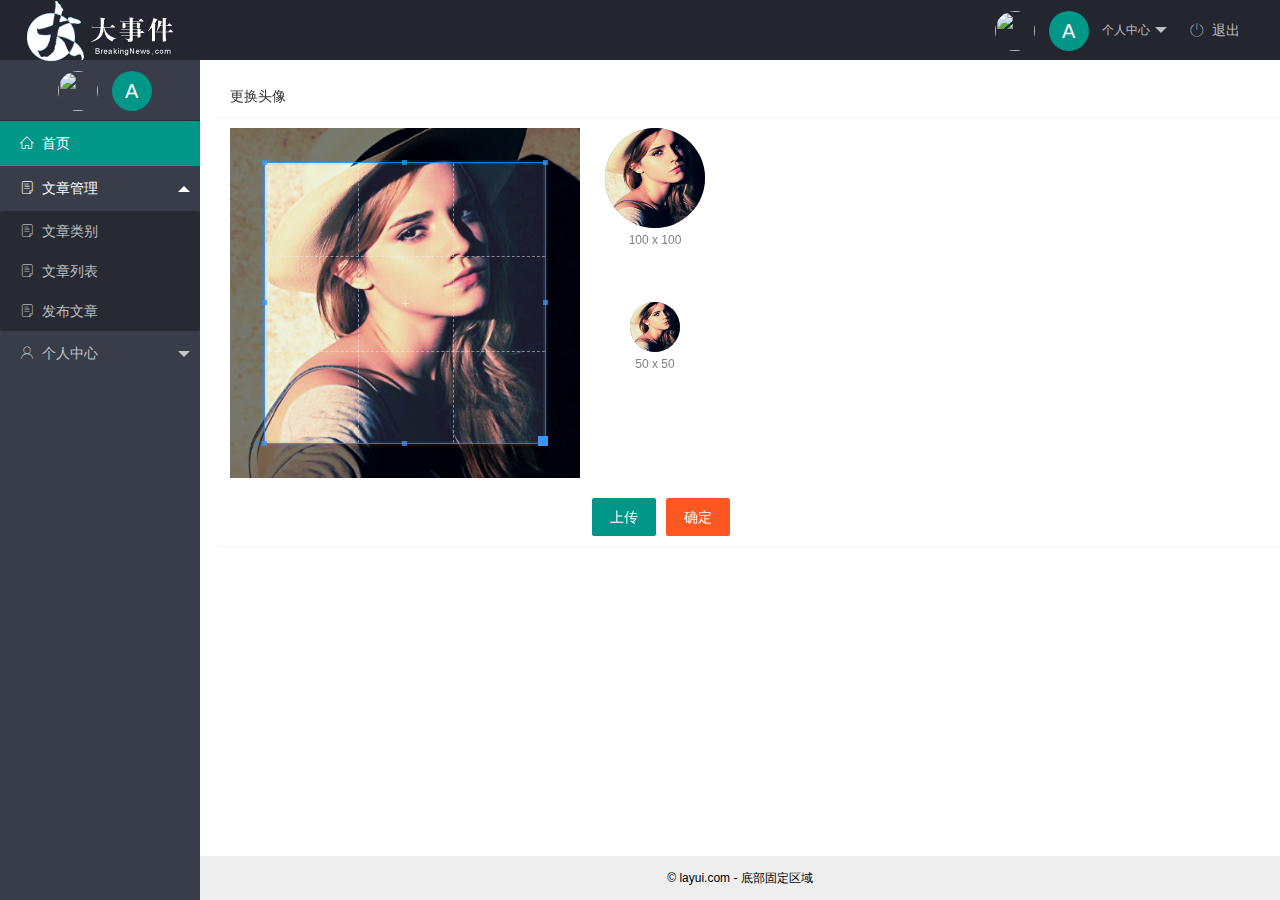
==== commit 05207ea9: "完成uesercenter开发" ====
--- a/index.html
+++ b/index.html
@@ -24,13 +24,21 @@
               个人中心
             </a>
             <dl class="layui-nav-child">
-              <dd><a href="">基本资料</a></dd>
-              <dd><a href="">更换头像</a></dd>
-              <dd><a href="">重置密码</a></dd>
+              <dd>
+                <a href="/usercenter/userinfo.html" target="fm">基本资料</a>
+              </dd>
+              <dd>
+                <a href="/usercenter/cg-avtor.html" target="fm">更换头像</a>
+              </dd>
+              <dd>
+                <a href="/usercenter/repassword.html" target="fm">重置密码</a>
+              </dd>
             </dl>
           </li>
           <li class="layui-nav-item" id="btnLogout">
-            <a href="javacript:;"><span class="iconfont icon-tuichu"></span>退出</a>
+            <a href="javacript:;"
+              ><span class="iconfont icon-tuichu"></span>退出</a
+            >
           </li>
         </ul>
       </div>
@@ -59,17 +67,17 @@
               >
               <dl class="layui-nav-child">
                 <dd>
-                  <a href="javascript:;"
+                  <a href="/article/art-cate.html" target="fm"
                     ><span class="iconfont icon-16"></span>文章类别</a
                   >
                 </dd>
                 <dd>
-                  <a href="javascript:;"
+                  <a href="/article/art-list.html" target="fm"
                     ><span class="iconfont icon-16"></span>文章列表</a
                   >
                 </dd>
                 <dd>
-                  <a href="javascript:;"
+                  <a href="/article/art-send.html" target="fm"
                     ><span class="iconfont icon-16"></span>发布文章</a
                   >
                 </dd>
@@ -81,17 +89,17 @@
               >
               <dl class="layui-nav-child">
                 <dd>
-                  <a href="javascript:;"
+                  <a href="/usercenter/userinfo.html" target="fm"
                     ><span class="iconfont icon-user"></span>基本资料</a
                   >
                 </dd>
                 <dd>
-                  <a href="javascript:;"
+                  <a href="/usercenter/cg-avtor.html" target="fm"
                     ><span class="iconfont icon-user"></span>更换头像</a
                   >
                 </dd>
                 <dd>
-                  <a href=""
+                  <a href="/usercenter/repassword.html" target="fm"
                     ><span class="iconfont icon-user"></span>重置密码</a
                   >
                 </dd>
@@ -104,7 +112,11 @@
       <div class="layui-body">
         <!-- 内容主体区域 -->
         <div style="padding: 15px; width: 100%; height: 100%">
-          <iframe name="fm" src="/home/dashboard.html" frameborder="0"></iframe>
+          <iframe
+            name="fm"
+            src="/usercenter/cg-avtor.html"
+            frameborder="0"
+          ></iframe>
         </div>
       </div>
 
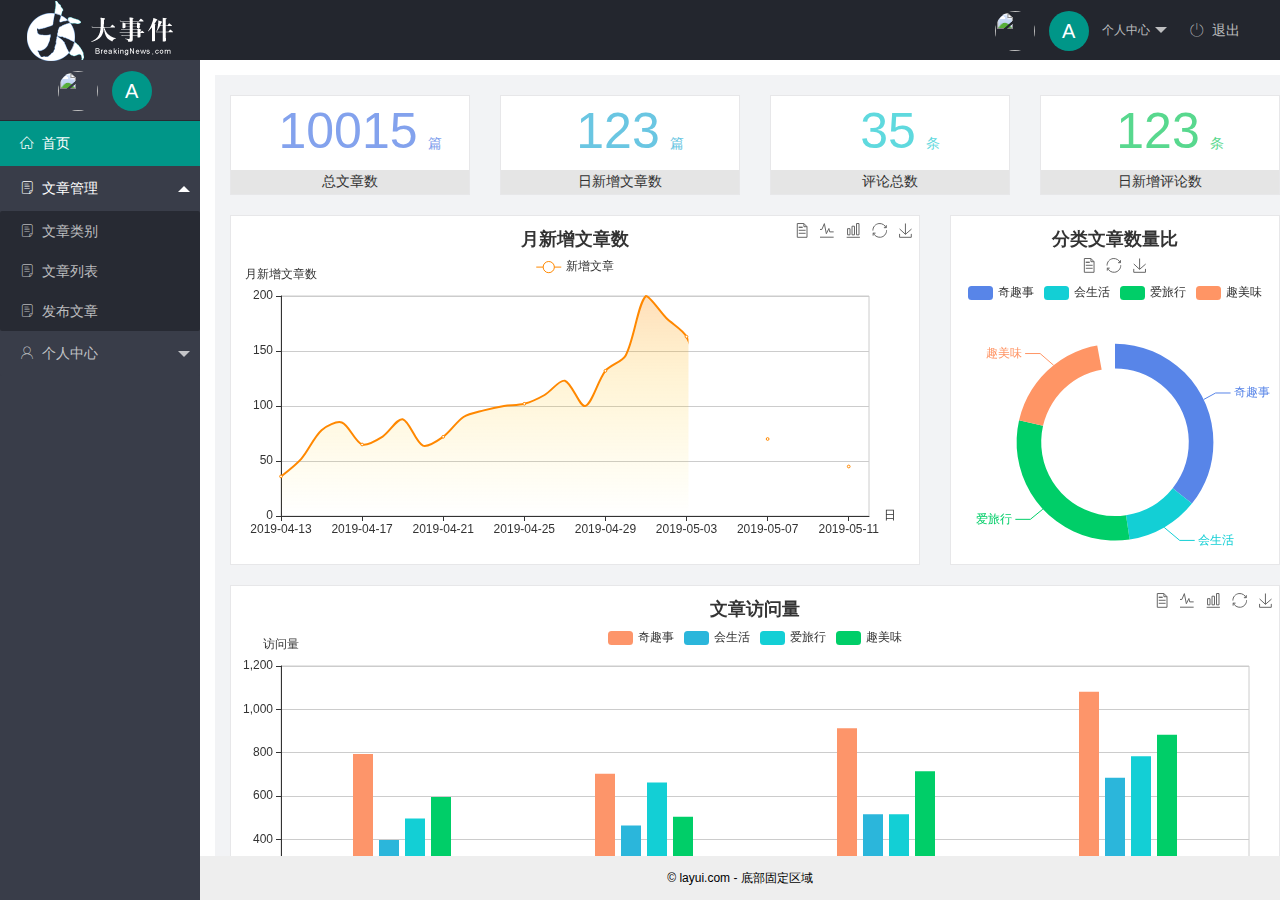
==== commit b7f61abc: "提交" ====
--- a/index.html
+++ b/index.html
@@ -114,7 +114,7 @@
         <div style="padding: 15px; width: 100%; height: 100%">
           <iframe
             name="fm"
-            src="/usercenter/cg-avtor.html"
+            src="/home/dashboard.html"
             frameborder="0"
           ></iframe>
         </div>
